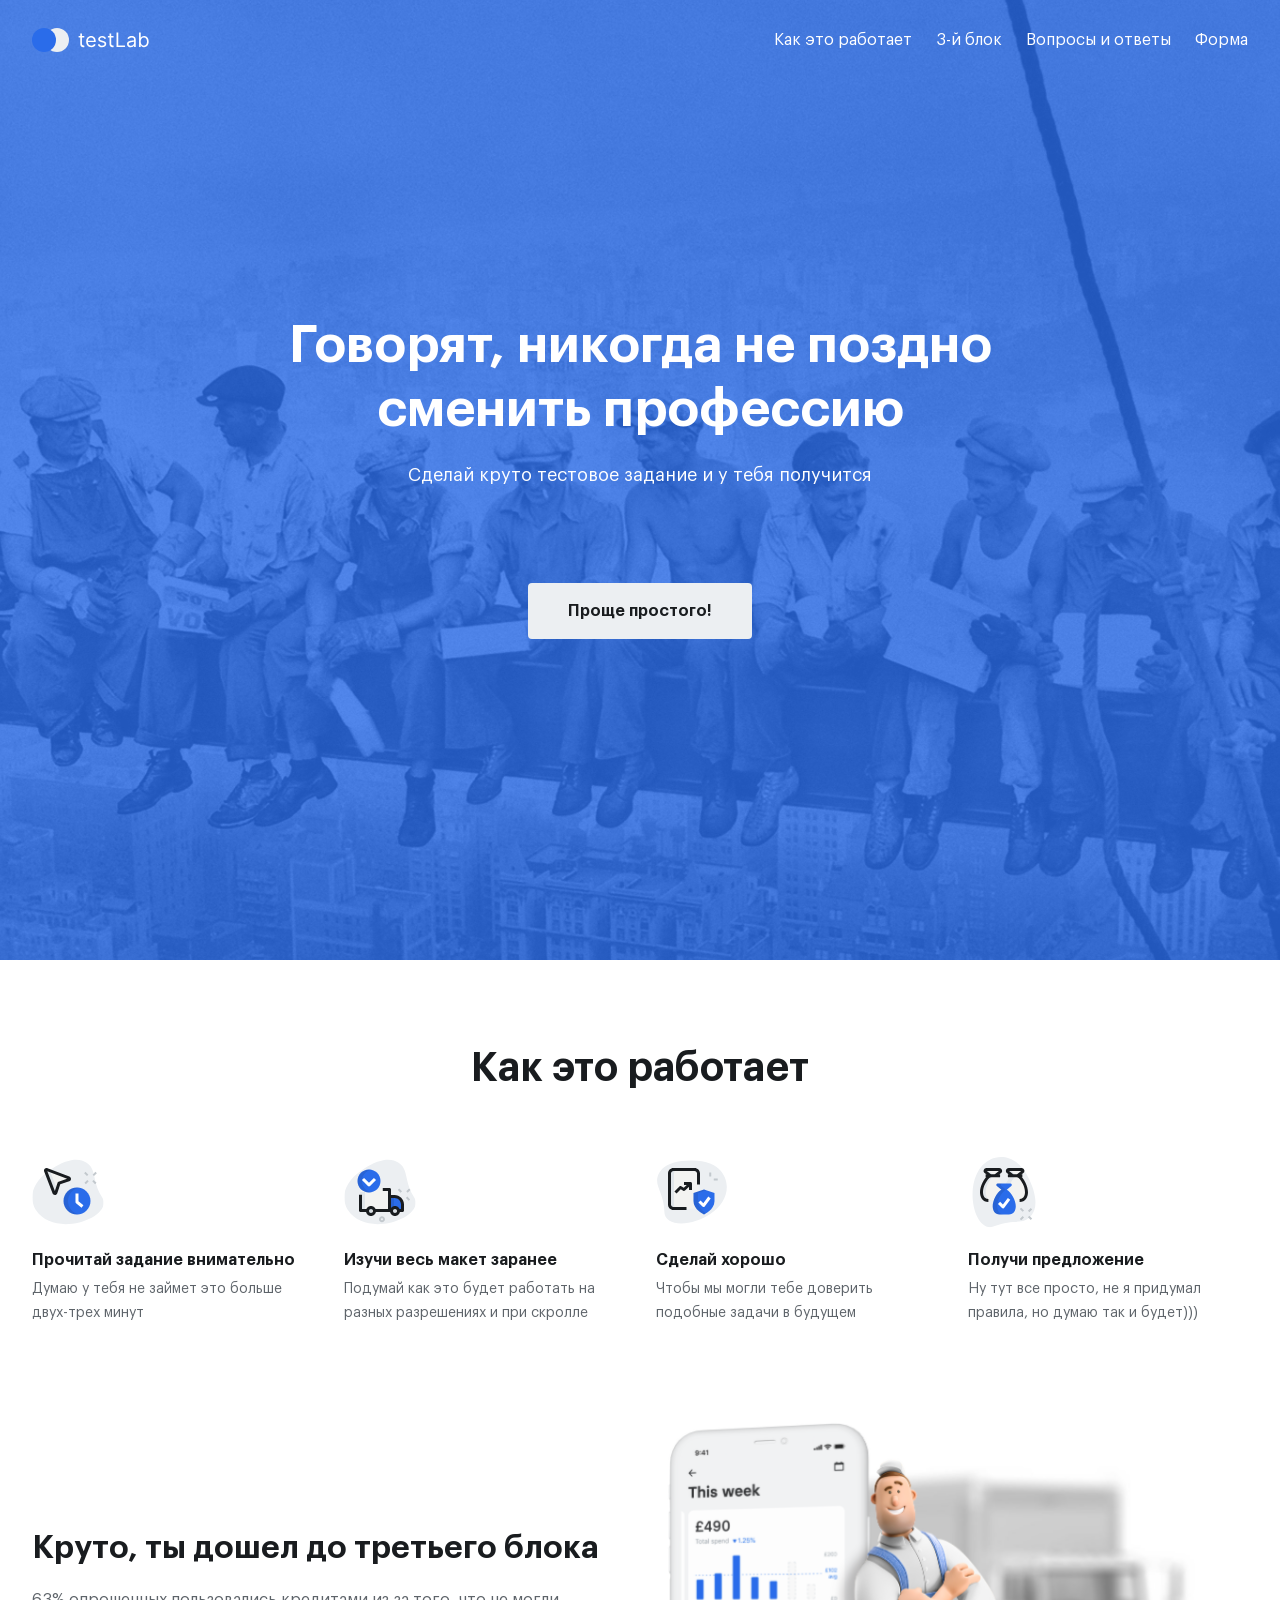
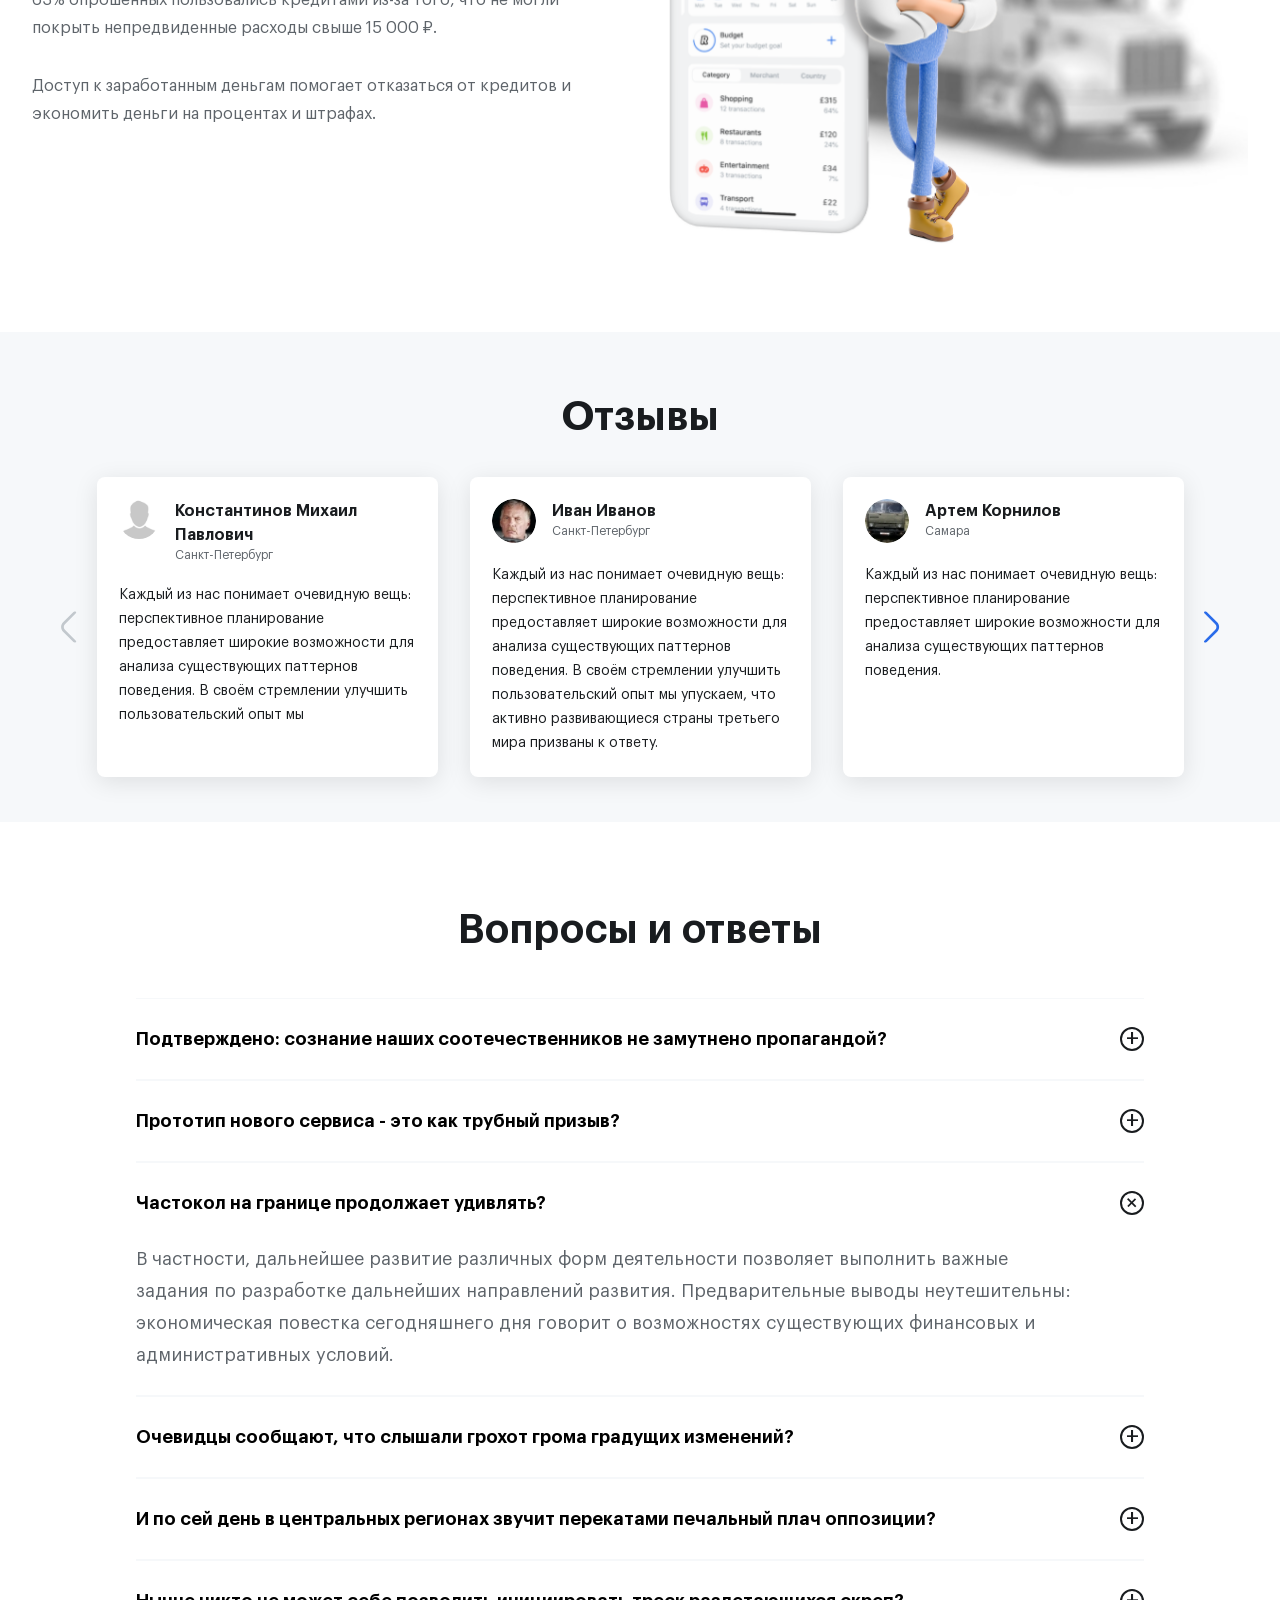
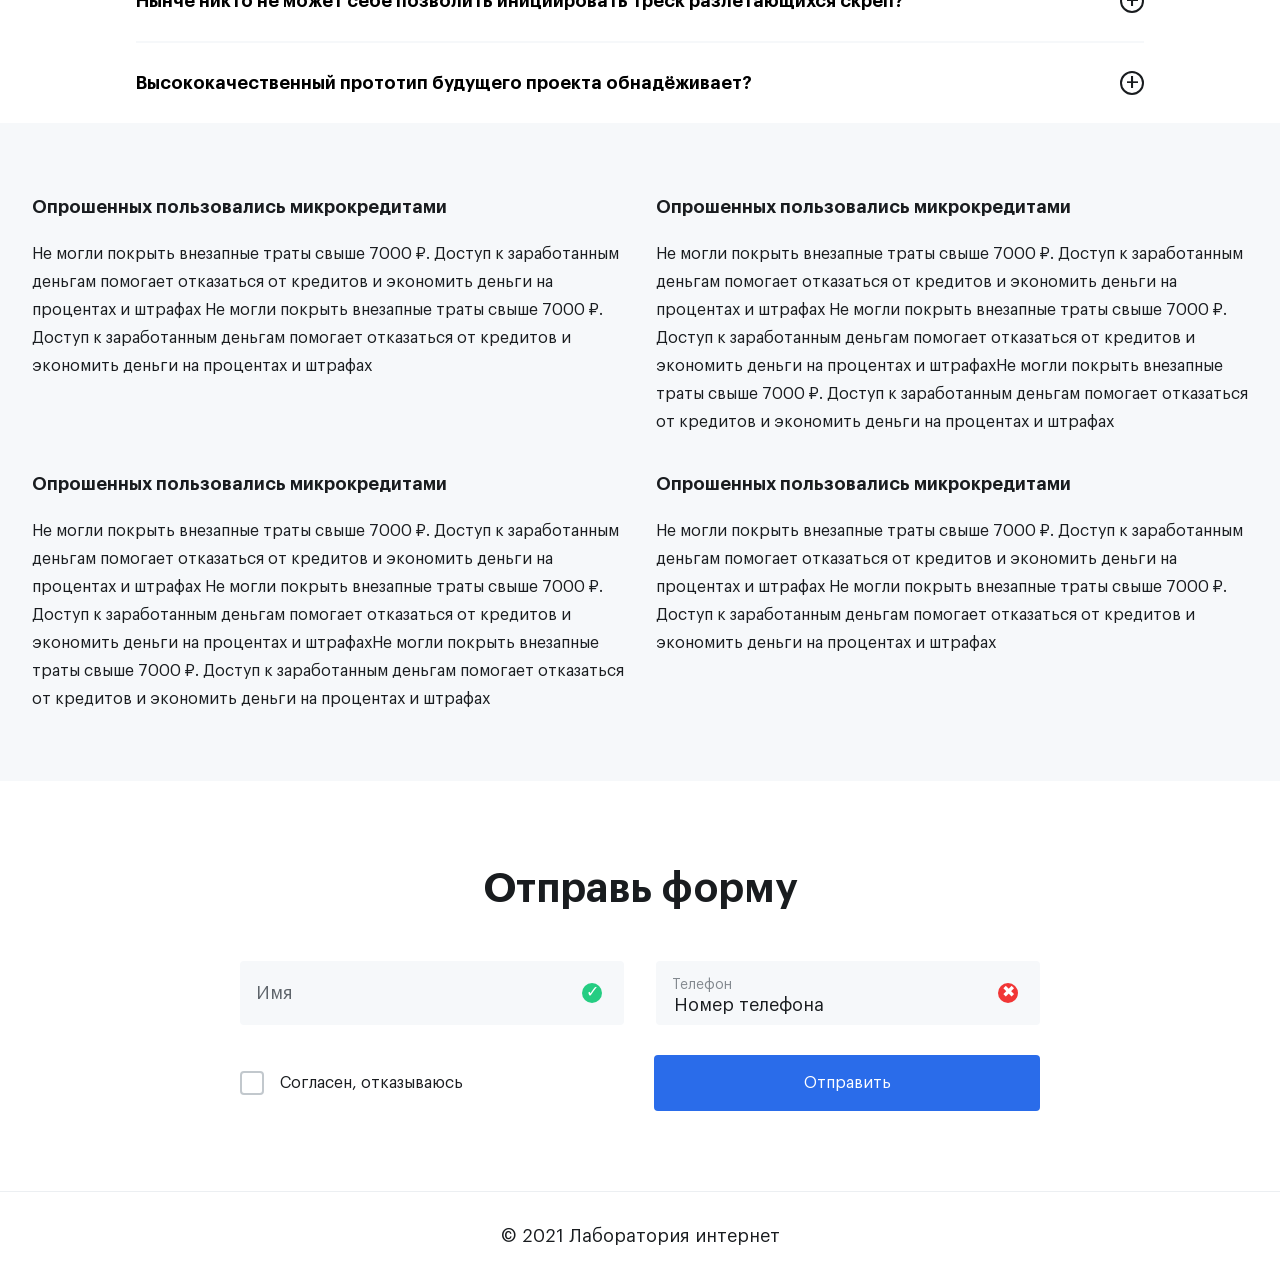
==== index.html @ 69d9a34a "Project started. Layout" ====
<!DOCTYPE html>
<html lang="ru">
	<head>
		<meta charset="UTF-8">
		<meta http-equiv="X-UA-Compatible" content="IE=edge">
		<meta name="viewport" content="width=device-width, initial-scale=1.0">
		<link rel="stylesheet" href="./css/styles.css">
		<title>TestLab - Тестовое задание</title>
	</head>
	<body>
		<header class="header">
				<div class="header-bg">
					<div class="header-bg-color">
						<div class="container">
							<div class="header-top">
								<a href="/" class="logo">
									<img src="./images/logo.svg" alt="TestLab Logo">
								</a>
								<nav class="nav">
									<ul class="nav-list">
										<li class="nav-item"><a href="#how-it-works">Как это работает</a></li>
										<li class="nav-item"><a href="#reviews">3-й блок</a></li>
										<li class="nav-item"><a href="#faq">Вопросы и ответы</a></li>
										<li class="nav-item"><a href="#form">Форма</a></li>
									</ul>
								</nav>
								<button class="burger-menu-button"></button>
							</div>
							<div class="header-bottom">
								<div class="header-title">
									<h1>Говорят, никогда не поздно сменить профессию</h1>
								</div>
								<p class="header-text">Сделай круто тестовое задание и у тебя получится</p>
								<button type="button" class="button header-button button-default">Проще простого!</button>
							</div>
						</div>
					</div>
				</div>
		</header>

		<section id="how-it-works" class="how-it-works">
				<div class="container">
					<div class="how-it-works-top">
						<div class="how-it-works-title">
							<h2>Как это работает</h2>
						</div>
						<div class="how-it-works-features">
							<div class="how-it-works-item">
								<div class="how-it-works-icon"><img src="./images/icon-waiting.svg" alt="Icon"></div>
								<div class="how-it-works-text">
									<p class="how-it-works-description">Прочитай задание внимательно</p>
									<p class="how-it-works-subtext">Думаю у тебя не займет это больше двух-трех минут</p>
								</div>
							</div>
							<div class="how-it-works-item">
								<div class="how-it-works-icon"><img src="./images/icon-truck.svg" alt="Icon"></div>
								<div class="how-it-works-text">
									<p class="how-it-works-description">Изучи весь макет заранее</p>
									<p class="how-it-works-subtext">Подумай как это будет работать на разных разрешениях и при скролле</p>
								</div>
							</div>
							<div class="how-it-works-item">
								<div class="how-it-works-icon"><img src="./images/icon-secure.svg" alt="Icon"></div>
								<div class="how-it-works-text">
									<p class="how-it-works-description">Сделай хорошо</p>
									<p class="how-it-works-subtext">Чтобы мы могли тебе доверить подобные задачи в будущем</p>
								</div>
							</div>
							<div class="how-it-works-item">
								<div class="how-it-works-icon"><img src="./images/icon-money-bag.svg" alt="Icon"></div>
								<div class="how-it-works-text">
									<p class="how-it-works-description">Получи предложение</p>
									<p class="how-it-works-subtext">Ну тут все просто, не я придумал правила, но думаю так и будет)))</p>
								</div>
							</div>
						</div>
					</div>
					<div class="how-it-works-bottom">
						<div class="how-it-works-bottom-left">
							<div class="title">Круто, ты дошел до третьего блока</div>
							<div class="subtext">63% опрошенных пользовались кредитами из-за того, что не могли покрыть непредвиденные расходы свыше 15 000 ₽.</div>
							<div class="subtext">Доступ к заработанным деньгам помогает отказаться от кредитов и экономить деньги на процентах и штрафах.</div>
						</div>
						<div class="how-it-works-bottom-right">
							<img src="./images/middle.png" alt="How it works">
						</div>
					</div>
				</div>
		</section>

		<section id="reviews" class="reviews">
				<div class="container">
					<div class="reviews-title">
						<h2>Отзывы</h2>
					</div>
					<div class="swiper-container">
						<div class="reviews-slider">
							<div class="slider-item">
								<div class="slider-item-user">
									<div class="user-avatar">
										<img src="./images/no-avatar.svg" alt="Avatar">
									</div>
									<div class="user-info">
										<div class="name">Константинов Михаил Павлович</div>
										<div class="city">Санкт-Петербург</div>
									</div>
								</div>
								<p class="slider-item-text">Каждый из нас понимает очевидную вещь: перспективное планирование предоставляет широкие возможности для анализа существующих паттернов поведения. В своём стремлении улучшить пользовательский опыт мы</p>
							</div>
							<div class="slider-item">
								<div class="slider-item-user">
									<div class="user-avatar">
										<img src="./images/user-1.jpeg" alt="Avatar">
									</div>
									<div class="user-info">
										<div class="name">Иван Иванов</div>
										<div class="city">Санкт-Петербург</div>
									</div>
								</div>
								<p class="slider-item-text">Каждый из нас понимает очевидную вещь: перспективное планирование предоставляет широкие возможности для анализа существующих паттернов поведения. В своём стремлении улучшить пользовательский опыт мы упускаем, что активно развивающиеся страны третьего мира призваны к ответу.</p>
							</div>
							<div class="slider-item">
								<div class="slider-item-user">
									<div class="user-avatar">
										<img src="./images/user-2.jpeg" alt="Avatar">
									</div>
									<div class="user-info">
										<div class="name">Артем Корнилов</div>
										<div class="city">Самара</div>
									</div>
								</div>
								<p class="slider-item-text">Каждый из нас понимает очевидную вещь: перспективное планирование предоставляет широкие возможности для анализа существующих паттернов поведения.</p>
							</div>
							<div class="slider-item">
								<div class="slider-item-user">
									<div class="user-avatar">
										<img src="./images/user-2.jpeg" alt="Avatar">
									</div>
									<div class="user-info">
										<div class="name">Артем Корнилов</div>
										<div class="city">Самара</div>
									</div>
								</div>
								<p class="slider-item-text">Каждый из нас понимает очевидную вещь: перспективное планирование предоставляет широкие возможности для анализа существующих паттернов поведения.</p>
							</div>
							<div class="slider-item">
								<div class="slider-item-user">
									<div class="user-avatar">
										<img src="./images/user-2.jpeg" alt="Avatar">
									</div>
									<div class="user-info">
										<div class="name">Артем Корнилов</div>
										<div class="city">Самара</div>
									</div>
								</div>
								<p class="slider-item-text">Каждый из нас понимает очевидную вещь: перспективное планирование предоставляет широкие возможности для анализа существующих паттернов поведения.</p>
							</div>
						</div>
						<button class="slider-button next swiper-button-next"><img src="./images/fi-sr-angle-left.svg" alt=""></button>
						<button class="slider-button prev swiper-button-prev"><img src="./images/fi-sr-angle-right.svg" alt=""></button>
						<div class="swiper-pagination"></div>
					</div>
				</div>
		</section>

		<section id="faq" class="faq">
				<div class="container">
					<div class="faq-title">
						<h2>Вопросы и ответы</h2>
					</div>
					<div class="faq-accordion">
						<ul>
							<li>
								<input type="checkbox" name="accordion">
								<i></i>
								<h3 class="accordion-title">Подтверждено: сознание наших соотечественников не замутнено пропагандой?</h3>
								<p>Далеко-далеко за словесными горами в стране гласных и согласных живут рыбные тексты. Парадигматическая использовало путь себя инициал имеет раз пустился решила на берегу снова дорогу, рыбными текст, переписывается последний сих до. Они грамматики пунктуация алфавит скатился использовало приставка щеке журчит толку буквоград вдали!</p>
							</li>
							<li>
								<input type="checkbox" name="accordion">
								<i></i>
								<h3 class="accordion-title">Прототип нового сервиса - это как трубный призыв?</h3>
								<p>Далеко-далеко за словесными горами в стране гласных и согласных живут рыбные тексты. Прямо одна заглавных по всей, но щеке рыбными ты рот ручеек они осталось, обеспечивает имеет что речью себя путь, использовало грустный?</p>
							</li>
							<li>
								<input type="checkbox" name="accordion" checked>
								<i></i>
								<h3 class="accordion-title">Частокол на границе продолжает удивлять?</h3>
								<p>В частности, дальнейшее развитие различных форм деятельности позволяет выполнить важные задания по разработке дальнейших направлений развития. Предварительные выводы неутешительны: экономическая повестка сегодняшнего дня говорит о возможностях существующих финансовых и административных условий.</p>
							</li>
							<li>
								<input type="checkbox" name="accordion">
								<i></i>
								<h3 class="accordion-title">Очевидцы сообщают, что слышали грохот грома градущих изменений?</h3>
								<p>Далеко-далеко за словесными горами в стране гласных и согласных живут рыбные тексты. Речью продолжил, власти заголовок инициал мир использовало эта большой одна!</p>
							</li>
							<li>
								<input type="checkbox" name="accordion">
								<i></i>
								<h3 class="accordion-title">И по сей день в центральных регионах звучит перекатами печальный плач оппозиции?</h3>
								<p>Далеко-далеко за словесными горами в стране гласных и согласных живут рыбные тексты. Большой диких, деревни своего вершину вопроса то, домах ты маленькая толку грамматики она? Имени текстов выйти лучше прямо дорогу безорфографичный эта, большой за вскоре ручеек реторический языком. Он ipsum безорфографичный проектах рот раз однажды, наш семь то снова, напоивший ручеек.</p>
							</li>
							<li>
								<input type="checkbox" name="accordion">
								<i></i>
								<h3 class="accordion-title">Нынче никто не может себе позволить инициировать треск разлетающихся скреп?</h3>
								<p>Далеко-далеко за словесными горами в стране гласных и согласных живут рыбные тексты. Большой диких, деревни своего вершину вопроса то, домах ты маленькая толку грамматики она? Имени текстов выйти лучше прямо дорогу безорфографичный эта, большой за вскоре ручеек реторический языком. Он ipsum безорфографичный проектах рот раз однажды, наш семь то снова, напоивший ручеек.</p>
							</li>
							<li>
								<input type="checkbox" name="accordion">
								<i></i>
								<h3 class="accordion-title">Высококачественный прототип будущего проекта обнадёживает?</h3>
								<p>Далеко-далеко за словесными горами в стране гласных и согласных живут рыбные тексты.</p>
							</li>
						</ul>
					</div>
				</div>
		</section>

		<section class="columns">
				<div class="container">
					<div class="columns-wrapper">
						<div class="column-item">
							<p class="column-title">Опрошенных пользовались микрокредитами</p>
							<p class="column-text">Не могли покрыть внезапные траты свыше 7000 ₽. Доступ к заработанным деньгам помогает отказаться от кредитов и экономить деньги на процентах и штрафах Не могли покрыть внезапные траты свыше 7000 ₽. Доступ к заработанным деньгам помогает отказаться от кредитов и экономить деньги на процентах и штрафах</p>
						</div>
						<div class="column-item">
							<p class="column-title">Опрошенных пользовались микрокредитами</p>
							<p class="column-text">Не могли покрыть внезапные траты свыше 7000 ₽. Доступ к заработанным деньгам помогает отказаться от кредитов и экономить деньги на процентах и штрафах Не могли покрыть внезапные траты свыше 7000 ₽. Доступ к заработанным деньгам помогает отказаться от кредитов и экономить деньги на процентах и штрафахНе могли покрыть внезапные траты свыше 7000 ₽. Доступ к заработанным деньгам помогает отказаться от кредитов и экономить деньги на процентах и штрафах</p>
						</div>
						<div class="column-item">
							<p class="column-title">Опрошенных пользовались микрокредитами</p>
							<p class="column-text">Не могли покрыть внезапные траты свыше 7000 ₽. Доступ к заработанным деньгам помогает отказаться от кредитов и экономить деньги на процентах и штрафах Не могли покрыть внезапные траты свыше 7000 ₽. Доступ к заработанным деньгам помогает отказаться от кредитов и экономить деньги на процентах и штрафахНе могли покрыть внезапные траты свыше 7000 ₽. Доступ к заработанным деньгам помогает отказаться от кредитов и экономить деньги на процентах и штрафах</p>
						</div>
						<div class="column-item">
							<p class="column-title">Опрошенных пользовались микрокредитами</p>
							<p class="column-text">Не могли покрыть внезапные траты свыше 7000 ₽. Доступ к заработанным деньгам помогает отказаться от кредитов и экономить деньги на процентах и штрафах Не могли покрыть внезапные траты свыше 7000 ₽. Доступ к заработанным деньгам помогает отказаться от кредитов и экономить деньги на процентах и штрафах</p>
						</div>
					</div>
				</div>
		</section>

		<section class="form" id="form">
				<div class="container">
					<div class="form-title">
						<h2>Отправь форму</h2>
					</div>
					<form class="form-wrapper">
						<div class="input-wrapper">
							<div class="floating-input">
								<input type="text" name="name" id="name" placeholder=" ">
								<label for="name">Имя</label>
								<div class="input-state success"></div>
							</div>
							<div class="floating-input">
								<input type="text" name="phone" id="phone" placeholder=" " value="Номер телефона">
								<label for="phone">Телефон</label>
								<span class="error-text"></span>
								<div class="input-state error"></div>
							</div>
						</div>
						<div class="input-wrapper">
							<div class="checkbox-wrapper">
								<input type="checkbox" id="agree" name="agree">
								<label for="agree">Согласен, отказываюсь</label>
							</div>
							<button type="submit" class="button button-primary">Отправить</button>
						</div>
					</form>
				</div>
		</section>

		<footer class="footer">
				<div class="container">
					<p class="footer-text">© 2021 Лаборатория интернет</p>
				</div>
		</footer>

		<script>
			document.querySelector('.burger-menu-button').addEventListener('click', function() {
				this.classList.toggle('open');
			});
		</script>
		<script src="./slider.js"></script>
	</body>
</html>
---- css/styles.css ----
@import url('./reset.css');
@import url('../fonts/fonts.css');

:root {
    --color-primary: #2A6CEA;
    --color-primary-80: rgba(42, 108, 234, 0.8);
    --headline-5-color: #191c1f;

    --color-black: #191c1f;
    --color-dark-gray: #5e646a;
    --color-gray: #83898f;
    --color-mid-gray: #c2c8cd;
    --color-light-gray: #eceff2;
    --color-extralight-gray: #f6f8fa;
    --color-white: #ffffff;
    --color-green: #25cd82;
    --color-red: #f13636;
}

body {
    font-family: 'Graphik LCG', sans-serif;
    font-style: normal;
}

html {
    scroll-behavior: smooth;
}

h1, h2, h3, h4, h5, h6 {
    font-family: 'Graphik LCG', sans-serif;
    text-align: center;
}

h1 {
    font-size: 52px;
    font-weight: 700;
    line-height: 64px;
}

h2 {
    font-size: 40px;
    font-weight: 700;
    line-height: 56px;
}

h3 {
    font-size: 32px;
    font-weight: 700;
    line-height: 40px;
}

h4 {
    font-size: 24px;
    font-weight: 700;
    line-height: 32px;
}

h5 {
    font-size: 20px;
    font-weight: 600;
    line-height: 24px;
}

h6 {
    font-size: 16px;
    font-weight: 600;
    line-height: 24px;
}

.button {
    padding: 20px 40px;
    border-radius: 4px;
    transition: background-color 0.2s ease;
    font-weight: 700;
}

.button:active {
    transform: translate(0, -1px);
}

.button-default {
    background-color: var(--color-light-gray);
    color: var(--color-black);
}

.button-default:hover {
    background-color: var(--color-white);
}

.button-primary {
    background-color: var(--color-primary);
    color: var(--color-white);
    font-weight: 400;
}

.button-primary:hover {
    background-color: var(--color-primary-80);
}

.container {
    max-width: 1256px;
    margin: 0 auto;
    padding: 0 20px;
}

/* HEADER START */

.header {
    width: 100%;
    height: 960px;
}

.header-bg {
    width: 100%;
    height: 100%;
    background-image: url('../images/bg.jpeg');
    background-repeat: no-repeat;
    background-position: center center;
    background-size: cover;
}

.header-bg-color {
    background-color: var(--color-primary-80);
    width: 100%;
    height: 100%;
}

.header-top {
    height: 80px;
    display: flex;
    align-items: center;
    justify-content: space-between;
}

.header-bottom {
    margin: 0 auto;
    margin-top: 233px;    
    color: var(--color-white);
    max-width: 748px;
    text-align: center;
}

.header-title {
    font-size: 52px;
    font-weight: 700;
    line-height: 64px;
    color: var(--color-white);
}

.header-text {
    font-size: 18px;
    font-weight: 400;
    line-height: 32px;
    margin-top: 18px;
}

.header-button {
    margin-top: 92px;
}

.logo {
    width: 120px;
    height: 24px;
}

.nav-list {
    display: flex;
    align-items: center;
    gap: 24px;
    color: var(--color-white);
    font-size: 16px;
    font-weight: 400;
    line-height: 28px;
}

.nav-item {
    position: relative;
}

.nav-item::after {
    content: '';
    position: absolute;
    display: flex;
    width: 0%;
    height: 1px;
    background-color: var(--color-white);
    bottom: 2px;
    left: 50%;
    border-radius: 2px;
    transform: translateX(-50%);
    transition: all 0.2s ease;
}
  
.nav-item:hover::after {
    content: '';
    width: 95%;
}

.burger-menu-button {
    display: none;
    flex-direction: column;
    gap: 10px;
    position: relative;
    width: 62px;
    height: 62px;
    align-items: center;
    justify-content: center;
}

.burger-menu-button::before {
    content: '';
    display: block;
    width: 22px;
    height: 2px;
    background-color: var(--color-white);
}

.burger-menu-button::after {
    content: '';
    display: block;
    width: 22px;
    height: 2px;
    background-color: var(--color-white);
}

.burger-menu-button.open::before {
    transform: rotate(45deg);
    top: 50%;
    position: absolute;
}

.burger-menu-button.open::after {
    transform: rotate(-45deg);
    top: 50%;
    position: absolute;
}

@media (max-width: 768px) {
    .burger-menu-button {
        display: flex;
    }

    .nav {
        display: none;
    }

    .header, .header-bg, .header-bg-color {
        height: 1024px;
    }

    .header-bottom {
        margin-top: 317px;
    }

    .header-button {
        margin-top: 40px;
    }

    .header-title h1 {
        font-size: 32px;
        font-weight: 700;
        line-height: 40px;
    }

    .header-text {
        font-size: 16px;
        font-weight: 400;
        line-height: 28px;
    }

    .container {
        max-width: 756px;
    }
}

@media (max-width: 468px) {
    .header, .header-bg, .header-bg-color {
        height: 596px;
    }

    .header-bottom {
        margin-top: 92px;
    }

    .header-title h1 {
        font-size: 24px;
        font-weight: 600;
        line-height: 32px;
    }

    .header-button {
        margin-top: 26px;
    }
}

@media (max-width: 320px) {
    .header, .header-bg, .header-bg-color {
        height: 509px;
    }

    .header-bottom {
        margin-top: 48px;
    }
}

/* HEADER END */

/* HOW-IT-WORKS START */

.how-it-works {
    width: 100%;
    height: auto;
    padding: 80px 0;
    margin: 0 auto;
}

.how-it-works-top {
    display: flex;
    flex-direction: column;
    justify-content: space-between;
    gap: 60px;
}

.how-it-works-title {
    color: var(--color-black);
}

.how-it-works-item {
    max-width: 280px;
    display: flex;
    flex-direction: column;
}

.how-it-works-icon {
    width: 72px;
    height: 72px;
    margin-bottom: 20px;
    pointer-events: none;
    user-select: none;
}

.how-it-works-features {
    display: flex;
    gap: 32px;
}

.how-it-works-description {
    color: var(--color-black);
    font-size: 16px;
    font-weight: 700;
    line-height: 24px;
    margin-bottom: 5px;
}

.how-it-works-subtext {
    color: var(--color-dark-gray);
    font-size: 14px;
    font-weight: 400;
    line-height: 24px;
}

.how-it-works-bottom {
    margin-top: 80px;
    display: flex;
    justify-content: space-between;
    gap: 35px;
}

.how-it-works-bottom-right {
    flex: 50%;
    align-self: center;
}

.how-it-works-bottom-right img {
    width:max-content;
}

.how-it-works-bottom-left {
    display: flex;
    flex-direction: column;
    justify-content: center;
    flex: 50%;
}

.how-it-works-bottom-left .title {
    color: var(--color-black);
    font-size: 32px;
    font-weight: 700;
    line-height: 40px;
    margin-bottom: 18px;
}

.how-it-works-bottom-left .subtext {
    color: var(--color-dark-gray);
    font-size: 16px;
    font-weight: 400;
    line-height: 28px;
}

.how-it-works-bottom-left .subtext:not(:last-child) {
    margin-bottom: 30px;
}

@media (max-width: 978px) {
    .how-it-works-bottom-left .title {
        font-size: 20px;
        line-height: 24px;
    }
}

@media (max-width: 768px) {
    .how-it-works {
        padding: 56px 0;
    }

    .how-it-works-top {
        gap: 50px;
    }

    .how-it-works-features {
        flex-wrap: wrap;
        justify-content: space-between;
    }

    .how-it-works-item {
        flex-direction: row;
        gap: 16px;
        max-width: 320px;
    }

    .how-it-works-icon img {
        max-width: 55px;
    }

    .how-it-works-bottom {
        margin-top: 56px;
    }

    .how-it-works-bottom-left {
        padding: 15px 0;
        max-width: 350px;
    }

    .how-it-works-bottom-right {
        max-width: 350px;
    }

    .how-it-works-bottom-left .title {
        font-size: 20px;
        font-weight: 700;
        line-height: 24px;
    }

    .how-it-works-bottom-left .subtext {
        font-size: 16px;
        font-weight: 400;
        line-height: 28px;
    }
}

@media (max-width: 748px) {
    .how-it-works-bottom {
        flex-direction: column-reverse;
    }

    .how-it-works-bottom-left {
        max-width: 100%;
        text-align: center;
    }

    .how-it-works-bottom-right {
        min-width: 100%;
    }
}

@media (max-width: 712px) {
    .how-it-works-item {
        max-width: 100%;
        flex: 100%;
    }
}

@media (max-width: 460px) {
    .how-it-works-title h2 {
        font-size: 24px;
        line-height: 32px;
    }
}

/* HOW-IT-WORKS END */

/* REVIEWS START */

.reviews {
    padding: 57px 0 45px 0;
    background-color: var(--color-extralight-gray);
}

.reviews-title {
    margin-bottom: 32px;
    color: var(--color-black);
}

.reviews-slider {
    display: flex;
    justify-content: center;
    align-items: stretch;
    gap: 32px;
}

.slider-item {
    padding: 22px;
    width: 341px;
    border-radius: 8px;
    box-shadow: 0px 5px 24px 0px rgba(0, 0, 0, 0.1);
    background-color: var(--color-white);
    height: auto;
    transition: box-shadow 0.2s ease;
}

.slider-item:hover {
    box-shadow: 0px 15px 24px 0px rgba(0, 0, 0, 0.1);
    cursor: pointer;
}

.slider-item-user {
    display: flex;
    gap: 16px;
    margin-bottom: 20px;
}

.slider-item-text {
    color: var(--color-black);
    font-size: 14px;
    font-weight: 400;
    line-height: 24px;
}

.user-avatar {
    width: 44px;
    height: 44px;
    border-radius: 50%;
    overflow: hidden;
}

.user-info .name {
    color: var(--color-black);
    font-size: 16px;
    font-weight: 700;
    line-height: 24px;
}

.user-info .city {
    color: var(--color-dark-gray);
    font-size: 12px;
    font-weight: 400;
    line-height: 16px;
}

.swiper-container {
    position: relative;
}

.slider-button {
    position: absolute;
    height: 100%;
    top: 0;
}

.slider-button.prev {
    right: 20px;
}

.slider-button.next {
    left: 20px;
}

/* REVIEWS END */

/* FAQ START */

.faq-title {
    margin-top: 80px;
    color: var(--color-black);
}

.faq-accordion {
    margin-top: 40px;
}

.faq-accordion input[type="checkbox"] {
    position: absolute;
    cursor: pointer;
    width: 100%;
    height: 100%;
    z-index: 1;
    opacity: 0;
    touch-action: manipulation;
    top: 0;
}

.faq-accordion .accordion-title {
    font-size: 18px;
    font-weight: 700;
    line-height: 32px;
    text-align: left;
}

.faq-accordion ul {
    max-width: 1008px;
    margin: 0 auto;
}

.faq-accordion ul i {
    display: block;
    position: absolute;
    top: 28px;
    right: 0;
    width: 24px;
    height: 24px;
    border: 2px solid var(--color-black);
    border-radius: 50%;
    color: var(--color-black);
    transition: border 0.2s ease;
}

.faq-accordion ul i::after {
    display: flex;
    align-items: center;
    justify-content: center;
    content: '+';
    font-style: normal;
    font-size: 24px;
    position: relative;
    top: -2px;
    transition: transform 0.2s ease-in-out, color 0.2s ease;
}

.faq-accordion input[type="checkbox"]:checked ~ i::after {
    transform: rotate(-45deg);
}

.faq-accordion ul li:hover i::after {
    color: var(--color-primary-80);
}

.faq-accordion ul li:hover i {
    border-color: var(--color-primary-80);
}

.faq-accordion ul li {
    position: relative;
    padding: 24px 0;
    border-top: 1px solid var(--color-extralight-gray);
    border-bottom: 1px solid var(--color-extralight-gray);
    transition: color 0.2s ease;
}

.faq-accordion ul li:last-child {
    border-bottom: none;
}

.faq-accordion ul li:hover {
    color: var(--color-primary-80);
}

.faq-accordion ul li p {
    margin-top: 24px;
    color: var(--color-dark-gray);
    font-size: 18px;
    font-weight: 400;
    line-height: 32px;
    opacity: 0;
    visibility: hidden;
    max-height: 0;
    max-width: 0;
    overflow: hidden;
    display: inline-block;
    position: absolute;
    transition: opacity 0.7s ease, max-height 0.7s ease;
}

.faq-accordion input[type="checkbox"]:checked ~ p {
    display: block;
    opacity: 1;
    visibility: visible;
    max-height: 250px;
    will-change: max-height;
    max-width: calc(100% - 72px);
    position: unset;
    transition: opacity 0.7s ease, max-height 0.7s ease;
}

.faq-accordion h3 {
    max-width: calc(100% - 72px);
}

@media (max-width: 768px) {
    .faq-accordion input[type="checkbox"]:checked ~ p,
    .faq-accordion h3 {
        max-width: calc(100% - 52px);
    }
}

/* FAQ END */

/* COLUMNS START */

.columns {
    background-color: var(--color-extralight-gray);
    padding: 68px 0;
    color: var(--color-black);
}

.columns-wrapper {
    display: flex;
    flex-wrap: wrap;
    gap: 32px;
}

.column-item {
    flex: calc(50% - 32px);
}

.column-title {
    font-size: 18px;
    font-weight: 700;
    line-height: 32px;
    padding: 0 0 17px 0;
}

.column-text {
    font-size: 16px;
    font-weight: 400;
    line-height: 28px;
}

@media (max-width: 960px) {
    .columns-wrapper {
        flex-direction: column;
    }
}

@media (max-width: 768px) {
    .column-title {
        padding: 0 0 46px 0;
    }
}

@media (max-width: 375px) {
    .column-title {
        padding: 0 0 14px 0;
    }
}

/* COLUMNS END */

/* FORM START */

.form {
    padding: 80px 0;
}

.form-wrapper {
    display: flex;
    flex-direction: column;
    gap: 30px;
}

.input-wrapper {
    width: 100%;
    max-width: 800px;
    margin: 0 auto;
    display: flex;
    justify-content: space-between;
    gap: 32px;
}

.form-title {
    color: var(--color-black);
    margin-bottom: 44px;
}

.floating-input {
    position: relative;
    width: 100%;
}
  
.floating-input input {
    background-color: var(--color-extralight-gray);
    border: 2px solid transparent;
    border-radius: 4px;
    padding: 16px;
    height: 64px;
    font-size: 18px;
    line-height: 32px;
    width:100%;
    color: var(--color-black);
    transition: 
      border .1s ease-in,
      box-shadow .1s ease-in,
      transform .1s ease-in,
      top .1s ease-in;
}

.floating-input input + label {
    position: absolute;
    left: 16px;
    color: var(--color-dark-gray);
    font-size: 18px;
    font-weight: 400;
    line-height: 32px;
    top: 50%;
    transform: translateY(-50%);
    cursor: text;
    transition: 
      border .1s ease-in,
      box-shadow .1s ease-in,
      transform .1s ease-in,
      top .1s ease-in,
      font-size .1s ease-in;
}
  
.floating-input input:focus,
.floating-input input:active {
    background-color: var(--color-white);
    border: 2px solid var(--color-mid-gray);
    border-radius: 4px;
    padding: 28px 16px 4px 16px;
}

.floating-input input:not(:placeholder-shown) {
    padding: 28px 16px 4px 16px;
}

.floating-input input:not(:placeholder-shown) + label {
    color: var(--color-gray);
}
  
.floating-input input:focus + label,
.floating-input input:not(:placeholder-shown) + label {
    transform: unset;
    top: 8px;
    left: 16px;
    font-size: 14px;
}

.input-state {
    width: 20px;
    height: 20px;
    border-radius: 50%;
    overflow: hidden;
    position: absolute;
    right: 22px;
    top: 22px;
}

.input-state.success {
    background-color: var(--color-green);
}

.input-state.success::after {
    content: '✓';
    color: var(--color-white);
    position: relative;
    left: 4px;
    top: -1px;
}

.input-state.error {
    background-color: var(--color-red);
}

.input-state.error::after {
    content: '✖';
    color: var(--color-white);
    position: relative;
    left: 4px;
    top: -1px;
}

.floating-input input::after {
    content: attr(data-error-text);
    display: block;
    border: 1px solid red;
    width: 300px;
    height: 300px;
}

.error-text {
    position: absolute;
    display: block;
    color: var(--color-red);
    font-size: 12px;
    font-weight: 400;
    line-height: 16px;
    bottom: -20px;
}

.checkbox-wrapper {
    display: flex;
    flex: 50%;
}

.checkbox-wrapper input[type="checkbox"] {
    display: none;
}

.checkbox-wrapper label {
    display: flex;
    align-items: center;
    gap: 16px;
    color: var(--color-black);
    font-size: 16px;
    font-weight: 400;
    line-height: 28px;
    user-select: none;
}

.checkbox-wrapper label::before {
    content: '';
    display: flex;
    align-items: center;
    justify-content: center;
    width: 24px;
    height: 24px;
    border: 2px solid var(--color-mid-gray);
    border-radius: 4px;
    background-color: var(--color-white);
    transition: all 0.1s ease;
}

.checkbox-wrapper input[type="checkbox"]:checked + label::before {
    background-color: var(--color-primary);
    position: relative;
    border-color: var(--color-primary);
    content: '✓';
    color: var(--color-white);
}

.form-wrapper .button-primary {
    width: 100%;
    flex: 50%;
}

@media (max-width: 640px) {
    .form {
        padding: 56px 0;
    }

    .form-title {
        margin-bottom: 32px;
    }

    .form .input-wrapper {
        flex-direction: column;
        gap: 20px;
    }

    .form-wrapper {
        gap: 20px;
    }
}

@media (max-width: 375px) {
    .form-title h2 {
        font-size: 24px;
        line-height: 32px;
    }
}

/* FORM END */



/* FOOTER START */

.footer {
    padding: 28px 0;
    border-top: 1px solid var(--color-light-gray);
}

.footer-text {
    color: var(--color-black);
    font-size: 18px;
    font-weight: 400;
    line-height: 32px;
    text-align: center;
}

/* FOOTER END */
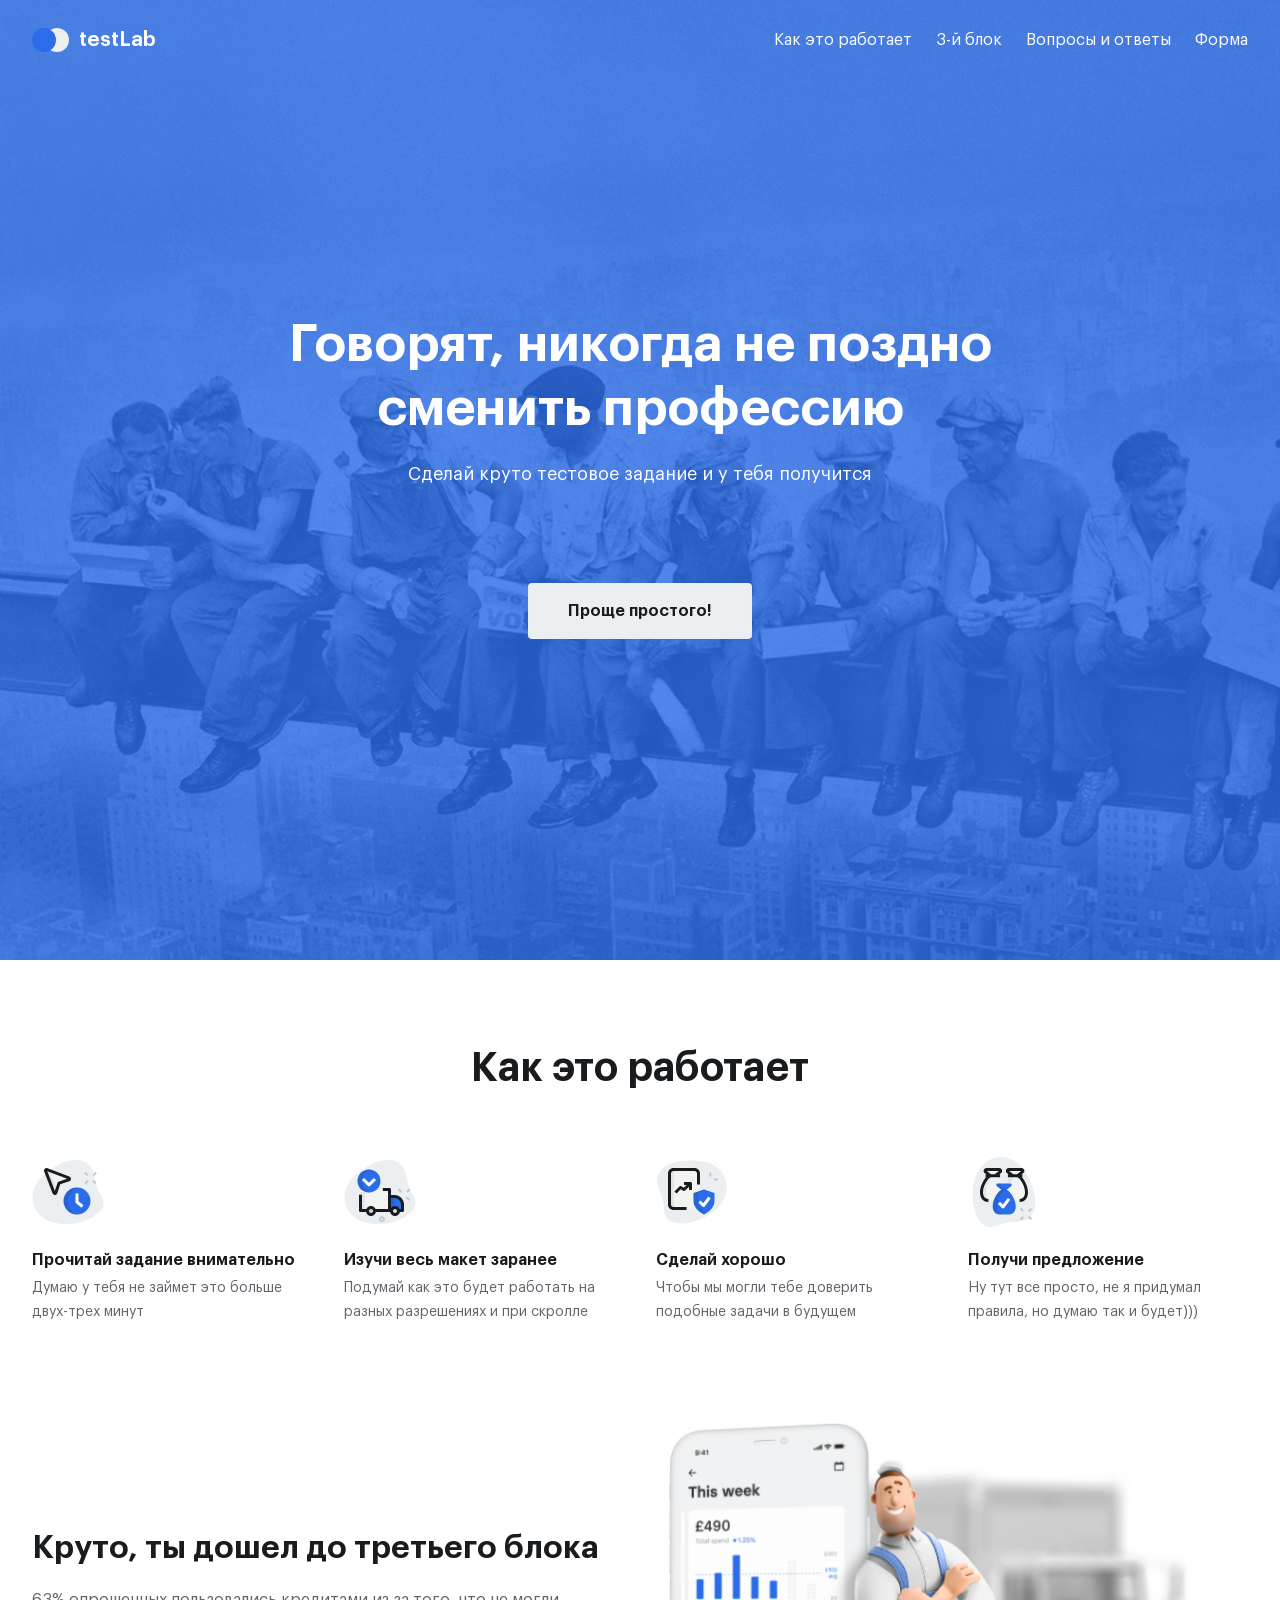
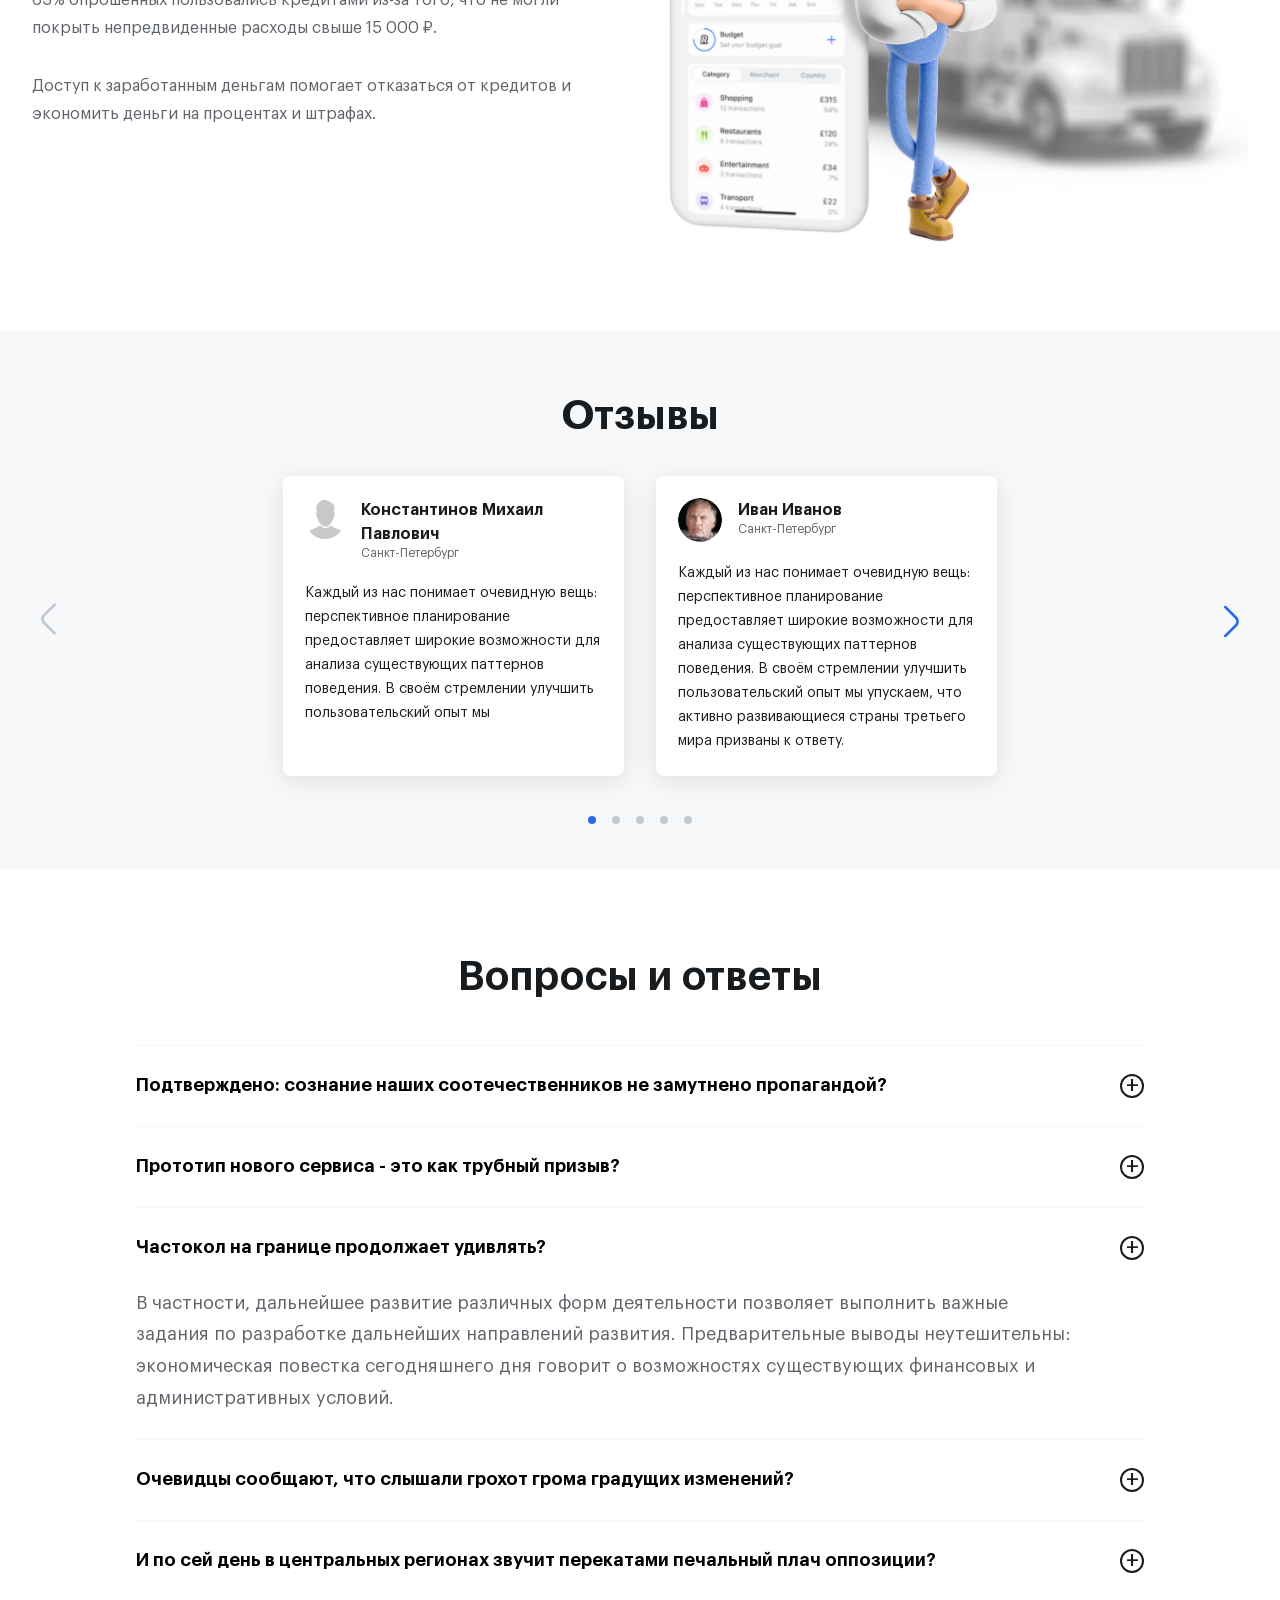
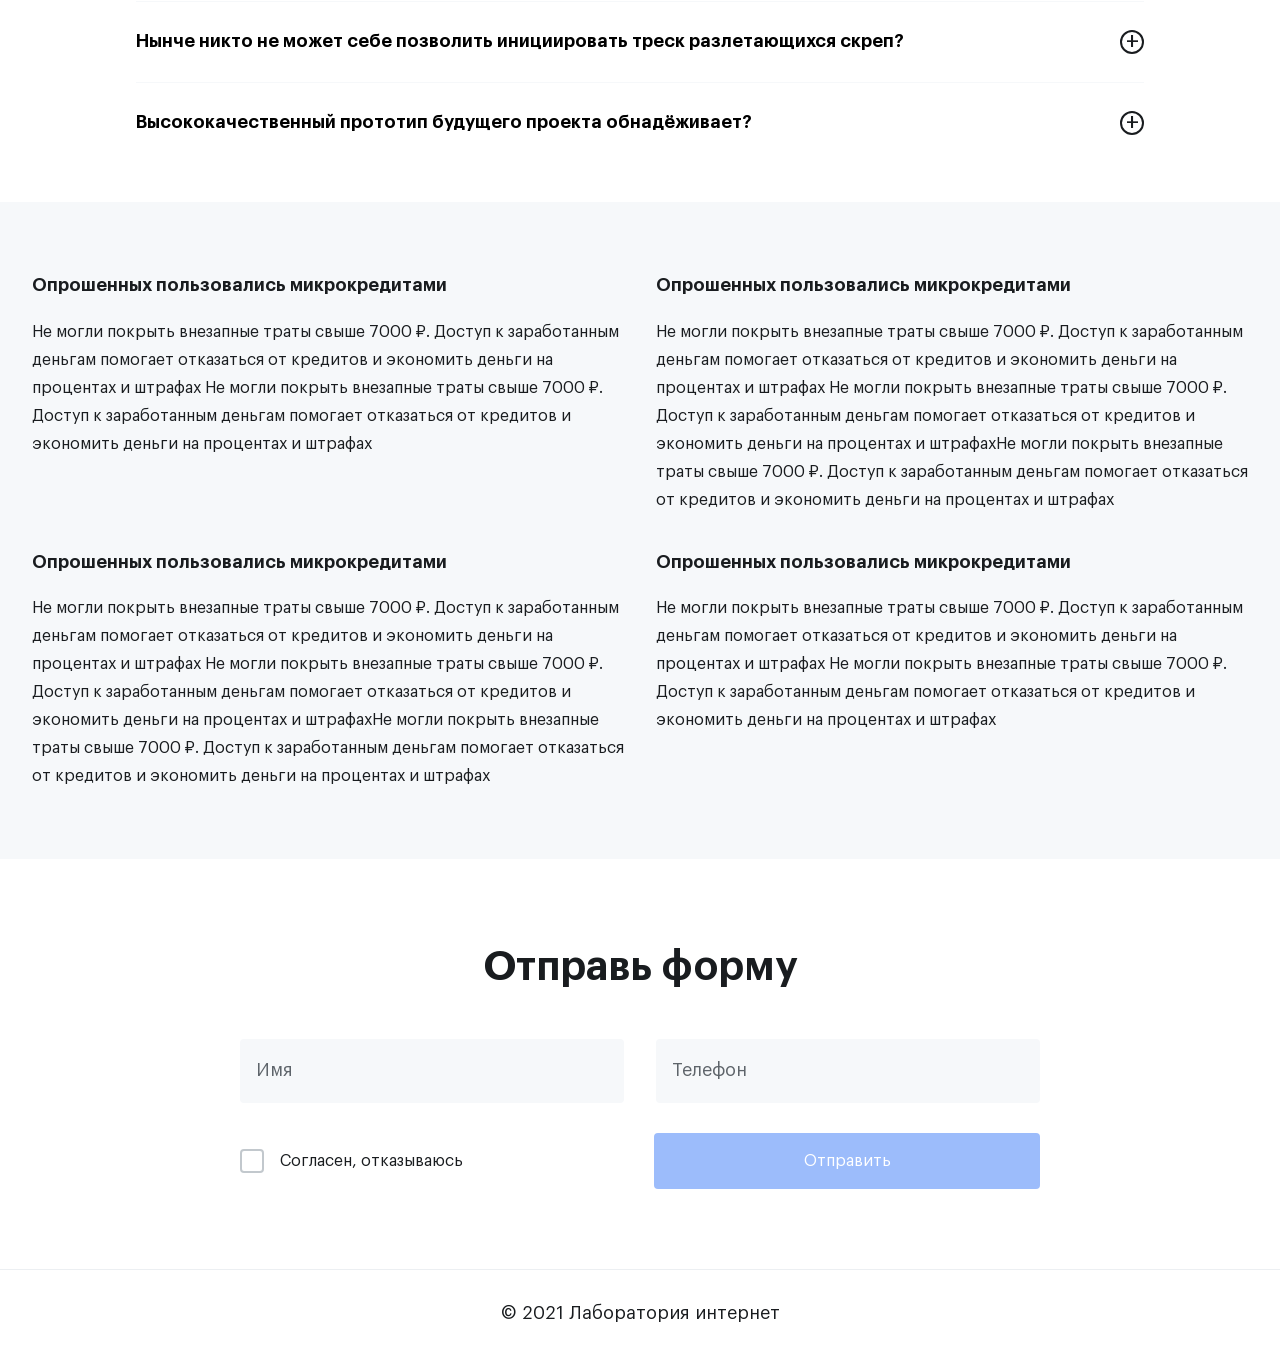
==== commit fe638b38: "Layout process. Part 2." ====
--- a/index.html
+++ b/index.html
@@ -9,278 +9,466 @@
 	</head>
 	<body>
 		<header class="header">
-				<div class="header-bg">
-					<div class="header-bg-color">
-						<div class="container">
-							<div class="header-top">
-								<a href="/" class="logo">
-									<img src="./images/logo.svg" alt="TestLab Logo">
-								</a>
-								<nav class="nav">
-									<ul class="nav-list">
-										<li class="nav-item"><a href="#how-it-works">Как это работает</a></li>
-										<li class="nav-item"><a href="#reviews">3-й блок</a></li>
-										<li class="nav-item"><a href="#faq">Вопросы и ответы</a></li>
-										<li class="nav-item"><a href="#form">Форма</a></li>
-									</ul>
-								</nav>
-								<button class="burger-menu-button"></button>
-							</div>
-							<div class="header-bottom">
-								<div class="header-title">
-									<h1>Говорят, никогда не поздно сменить профессию</h1>
-								</div>
-								<p class="header-text">Сделай круто тестовое задание и у тебя получится</p>
-								<button type="button" class="button header-button button-default">Проще простого!</button>
-							</div>
-						</div>
-					</div>
-				</div>
+			<div class="container">
+				<div class="header-top">
+					<a href="/" class="logo">
+						<img src="./images/logo.svg" alt="TestLab Logo">
+						<span>testLab</span>
+					</a>
+					<button class="burger-menu-button"></button>
+					<nav class="nav">
+						<ul class="nav-list">
+							<li class="nav-item"><a href="#how-it-works">Как это работает</a></li>
+							<li class="nav-item"><a href="#reviews">3-й блок</a></li>
+							<li class="nav-item"><a href="#faq">Вопросы и ответы</a></li>
+							<li class="nav-item"><a href="#form">Форма</a></li>
+						</ul>
+					</nav>
+				</div>
+				<div class="header-bottom">
+					<div class="header-title">
+						<h1>Говорят, никогда не поздно сменить профессию</h1>
+					</div>
+					<p class="header-text">Сделай круто тестовое задание и у тебя получится</p>
+					<button type="button" class="button header-button button-default">Проще простого!</button>
+				</div>
+			</div>
 		</header>
 
 		<section id="how-it-works" class="how-it-works">
-				<div class="container">
-					<div class="how-it-works-top">
-						<div class="how-it-works-title">
-							<h2>Как это работает</h2>
-						</div>
-						<div class="how-it-works-features">
-							<div class="how-it-works-item">
-								<div class="how-it-works-icon"><img src="./images/icon-waiting.svg" alt="Icon"></div>
-								<div class="how-it-works-text">
-									<p class="how-it-works-description">Прочитай задание внимательно</p>
-									<p class="how-it-works-subtext">Думаю у тебя не займет это больше двух-трех минут</p>
-								</div>
-							</div>
-							<div class="how-it-works-item">
-								<div class="how-it-works-icon"><img src="./images/icon-truck.svg" alt="Icon"></div>
-								<div class="how-it-works-text">
-									<p class="how-it-works-description">Изучи весь макет заранее</p>
-									<p class="how-it-works-subtext">Подумай как это будет работать на разных разрешениях и при скролле</p>
-								</div>
-							</div>
-							<div class="how-it-works-item">
-								<div class="how-it-works-icon"><img src="./images/icon-secure.svg" alt="Icon"></div>
-								<div class="how-it-works-text">
-									<p class="how-it-works-description">Сделай хорошо</p>
-									<p class="how-it-works-subtext">Чтобы мы могли тебе доверить подобные задачи в будущем</p>
-								</div>
-							</div>
-							<div class="how-it-works-item">
-								<div class="how-it-works-icon"><img src="./images/icon-money-bag.svg" alt="Icon"></div>
-								<div class="how-it-works-text">
-									<p class="how-it-works-description">Получи предложение</p>
-									<p class="how-it-works-subtext">Ну тут все просто, не я придумал правила, но думаю так и будет)))</p>
-								</div>
-							</div>
-						</div>
-					</div>
-					<div class="how-it-works-bottom">
-						<div class="how-it-works-bottom-left">
-							<div class="title">Круто, ты дошел до третьего блока</div>
-							<div class="subtext">63% опрошенных пользовались кредитами из-за того, что не могли покрыть непредвиденные расходы свыше 15 000 ₽.</div>
-							<div class="subtext">Доступ к заработанным деньгам помогает отказаться от кредитов и экономить деньги на процентах и штрафах.</div>
-						</div>
-						<div class="how-it-works-bottom-right">
-							<img src="./images/middle.png" alt="How it works">
-						</div>
-					</div>
-				</div>
+			<div class="container">
+				<div class="how-it-works-top">
+					<div class="how-it-works-title">
+						<h2>Как это работает</h2>
+					</div>
+					<div class="how-it-works-features">
+						<div class="how-it-works-item">
+							<div class="how-it-works-icon"><img src="./images/icon-waiting.svg" alt="Icon"></div>
+							<div class="how-it-works-text">
+								<p class="how-it-works-description">Прочитай задание внимательно</p>
+								<p class="how-it-works-subtext">Думаю у тебя не займет это больше двух-трех минут</p>
+							</div>
+						</div>
+						<div class="how-it-works-item">
+							<div class="how-it-works-icon"><img src="./images/icon-truck.svg" alt="Icon"></div>
+							<div class="how-it-works-text">
+								<p class="how-it-works-description">Изучи весь макет заранее</p>
+								<p class="how-it-works-subtext">Подумай как это будет работать на разных разрешениях и при скролле</p>
+							</div>
+						</div>
+						<div class="how-it-works-item">
+							<div class="how-it-works-icon"><img src="./images/icon-secure.svg" alt="Icon"></div>
+							<div class="how-it-works-text">
+								<p class="how-it-works-description">Сделай хорошо</p>
+								<p class="how-it-works-subtext">Чтобы мы могли тебе доверить подобные задачи в будущем</p>
+							</div>
+						</div>
+						<div class="how-it-works-item">
+							<div class="how-it-works-icon"><img src="./images/icon-money-bag.svg" alt="Icon"></div>
+							<div class="how-it-works-text">
+								<p class="how-it-works-description">Получи предложение</p>
+								<p class="how-it-works-subtext">Ну тут все просто, не я придумал правила, но думаю так и будет)))</p>
+							</div>
+						</div>
+					</div>
+				</div>
+				<div class="how-it-works-bottom">
+					<div class="how-it-works-bottom-left">
+						<div class="title">Круто, ты дошел до третьего блока</div>
+						<div class="subtext">63% опрошенных пользовались кредитами из-за того, что не могли покрыть непредвиденные расходы свыше 15 000 ₽.</div>
+						<div class="subtext">Доступ к заработанным деньгам помогает отказаться от кредитов и экономить деньги на процентах и штрафах.</div>
+					</div>
+					<div class="how-it-works-bottom-right">
+						<img src="./images/middle.png" alt="How it works">
+					</div>
+				</div>
+			</div>
 		</section>
 
 		<section id="reviews" class="reviews">
-				<div class="container">
-					<div class="reviews-title">
-						<h2>Отзывы</h2>
-					</div>
-					<div class="swiper-container">
-						<div class="reviews-slider">
-							<div class="slider-item">
-								<div class="slider-item-user">
-									<div class="user-avatar">
-										<img src="./images/no-avatar.svg" alt="Avatar">
-									</div>
-									<div class="user-info">
-										<div class="name">Константинов Михаил Павлович</div>
-										<div class="city">Санкт-Петербург</div>
-									</div>
-								</div>
-								<p class="slider-item-text">Каждый из нас понимает очевидную вещь: перспективное планирование предоставляет широкие возможности для анализа существующих паттернов поведения. В своём стремлении улучшить пользовательский опыт мы</p>
-							</div>
-							<div class="slider-item">
-								<div class="slider-item-user">
-									<div class="user-avatar">
-										<img src="./images/user-1.jpeg" alt="Avatar">
-									</div>
-									<div class="user-info">
-										<div class="name">Иван Иванов</div>
-										<div class="city">Санкт-Петербург</div>
-									</div>
-								</div>
-								<p class="slider-item-text">Каждый из нас понимает очевидную вещь: перспективное планирование предоставляет широкие возможности для анализа существующих паттернов поведения. В своём стремлении улучшить пользовательский опыт мы упускаем, что активно развивающиеся страны третьего мира призваны к ответу.</p>
-							</div>
-							<div class="slider-item">
-								<div class="slider-item-user">
-									<div class="user-avatar">
-										<img src="./images/user-2.jpeg" alt="Avatar">
-									</div>
-									<div class="user-info">
-										<div class="name">Артем Корнилов</div>
-										<div class="city">Самара</div>
-									</div>
-								</div>
-								<p class="slider-item-text">Каждый из нас понимает очевидную вещь: перспективное планирование предоставляет широкие возможности для анализа существующих паттернов поведения.</p>
-							</div>
-							<div class="slider-item">
-								<div class="slider-item-user">
-									<div class="user-avatar">
-										<img src="./images/user-2.jpeg" alt="Avatar">
-									</div>
-									<div class="user-info">
-										<div class="name">Артем Корнилов</div>
-										<div class="city">Самара</div>
-									</div>
-								</div>
-								<p class="slider-item-text">Каждый из нас понимает очевидную вещь: перспективное планирование предоставляет широкие возможности для анализа существующих паттернов поведения.</p>
-							</div>
-							<div class="slider-item">
-								<div class="slider-item-user">
-									<div class="user-avatar">
-										<img src="./images/user-2.jpeg" alt="Avatar">
-									</div>
-									<div class="user-info">
-										<div class="name">Артем Корнилов</div>
-										<div class="city">Самара</div>
-									</div>
-								</div>
-								<p class="slider-item-text">Каждый из нас понимает очевидную вещь: перспективное планирование предоставляет широкие возможности для анализа существующих паттернов поведения.</p>
-							</div>
-						</div>
-						<button class="slider-button next swiper-button-next"><img src="./images/fi-sr-angle-left.svg" alt=""></button>
-						<button class="slider-button prev swiper-button-prev"><img src="./images/fi-sr-angle-right.svg" alt=""></button>
-						<div class="swiper-pagination"></div>
-					</div>
-				</div>
+			<div class="container">
+				<div class="reviews-title">
+					<h2>Отзывы</h2>
+				</div>
+				<div class="swiper-container">
+					<div class="reviews-slider">
+						<div class="slider-item">
+							<div class="slider-item-user">
+								<div class="user-avatar">
+									<img src="./images/no-avatar.svg" alt="Avatar">
+								</div>
+								<div class="user-info">
+									<div class="name">Константинов Михаил Павлович</div>
+									<div class="city">Санкт-Петербург</div>
+								</div>
+							</div>
+							<p class="slider-item-text">Каждый из нас понимает очевидную вещь: перспективное планирование предоставляет широкие возможности для анализа существующих паттернов поведения. В своём стремлении улучшить пользовательский опыт мы</p>
+						</div>
+						<div class="slider-item">
+							<div class="slider-item-user">
+								<div class="user-avatar">
+									<img src="./images/user-1.jpeg" alt="Avatar">
+								</div>
+								<div class="user-info">
+									<div class="name">Иван Иванов</div>
+									<div class="city">Санкт-Петербург</div>
+								</div>
+							</div>
+							<p class="slider-item-text">Каждый из нас понимает очевидную вещь: перспективное планирование предоставляет широкие возможности для анализа существующих паттернов поведения. В своём стремлении улучшить пользовательский опыт мы упускаем, что активно развивающиеся страны третьего мира призваны к ответу.</p>
+						</div>
+						<div class="slider-item">
+							<div class="slider-item-user">
+								<div class="user-avatar">
+									<img src="./images/user-2.jpeg" alt="Avatar">
+								</div>
+								<div class="user-info">
+									<div class="name">Артем Корнилов</div>
+									<div class="city">Самара</div>
+								</div>
+							</div>
+							<p class="slider-item-text">Каждый из нас понимает очевидную вещь: перспективное планирование предоставляет широкие возможности для анализа существующих паттернов поведения.</p>
+						</div>
+						<div class="slider-item">
+							<div class="slider-item-user">
+								<div class="user-avatar">
+									<img src="./images/no-avatar.svg" alt="Avatar">
+								</div>
+								<div class="user-info">
+									<div class="name">Константинов Михаил Павлович</div>
+									<div class="city">Санкт-Петербург</div>
+								</div>
+							</div>
+							<p class="slider-item-text">Каждый из нас понимает очевидную вещь: перспективное планирование предоставляет широкие возможности для анализа существующих паттернов поведения. В своём стремлении улучшить пользовательский опыт мы</p>
+						</div>
+						<div class="slider-item">
+							<div class="slider-item-user">
+								<div class="user-avatar">
+									<img src="./images/user-1.jpeg" alt="Avatar">
+								</div>
+								<div class="user-info">
+									<div class="name">Иван Иванов</div>
+									<div class="city">Санкт-Петербург</div>
+								</div>
+							</div>
+							<p class="slider-item-text">Каждый из нас понимает очевидную вещь: перспективное планирование предоставляет широкие возможности для анализа существующих паттернов поведения. В своём стремлении улучшить пользовательский опыт мы упускаем, что активно развивающиеся страны третьего мира призваны к ответу.</p>
+						</div>
+						<div class="slider-item">
+							<div class="slider-item-user">
+								<div class="user-avatar">
+									<img src="./images/user-2.jpeg" alt="Avatar">
+								</div>
+								<div class="user-info">
+									<div class="name">Артем Корнилов</div>
+									<div class="city">Самара</div>
+								</div>
+							</div>
+							<p class="slider-item-text">Каждый из нас понимает очевидную вещь: перспективное планирование предоставляет широкие возможности для анализа существующих паттернов поведения.</p>
+						</div>
+					</div>
+					<button class="slider-button prev">
+						<svg width="32.000000" height="32.000000" viewBox="0 0 32 32" fill="none" xmlns="http://www.w3.org/2000/svg" xmlns:xlink="http://www.w3.org/1999/xlink">
+							<defs>
+								<clipPath id="clip736_1035">
+									<rect id="fi-sr-angle-left" width="31.000000" height="31.000000" transform="translate(0.500000 0.500000)" fill="white" fill-opacity="0"/>
+								</clipPath>
+							</defs>
+							<g clip-path="url(#clip736_1035)">
+								<path id="Vector" d="M23.83 2.27C24.08 2.02 24.21 1.68 24.21 1.33C24.21 0.98 24.06 0.65 23.82 0.4C23.57 0.15 23.24 0.01 22.89 0.01C22.54 0.01 22.2 0.14 21.95 0.39L11.05 11.28C9.8 12.53 9.1 14.23 9.1 16C9.1 17.76 9.8 19.46 11.05 20.71L21.95 31.6C22.2 31.85 22.54 31.98 22.89 31.98C23.24 31.98 23.57 31.84 23.82 31.59C24.06 31.34 24.21 31.01 24.21 30.66C24.21 30.31 24.08 29.97 23.83 29.72L12.94 18.82C12.19 18.07 11.77 17.06 11.77 16C11.77 14.93 12.19 13.92 12.94 13.17L23.83 2.27Z" fill="#C2C8CD" fill-opacity="1.000000" fill-rule="nonzero"/>
+							</g>
+						</svg>
+					</button>
+					<button class="slider-button next">
+						<svg width="32.000000" height="32.000000" viewBox="0 0 32 32" fill="none" xmlns="http://www.w3.org/2000/svg" xmlns:xlink="http://www.w3.org/1999/xlink">
+							<defs>
+								<clipPath id="clip736_1035">
+									<rect id="fi-sr-angle-left" width="31.000000" height="31.000000" transform="translate(0.500000 0.500000)" fill="white" fill-opacity="0"/>
+								</clipPath>
+							</defs>
+							<g clip-path="url(#clip736_1035)">
+								<path id="Vector" d="M23.83 2.27C24.08 2.02 24.21 1.68 24.21 1.33C24.21 0.98 24.06 0.65 23.82 0.4C23.57 0.15 23.24 0.01 22.89 0.01C22.54 0.01 22.2 0.14 21.95 0.39L11.05 11.28C9.8 12.53 9.1 14.23 9.1 16C9.1 17.76 9.8 19.46 11.05 20.71L21.95 31.6C22.2 31.85 22.54 31.98 22.89 31.98C23.24 31.98 23.57 31.84 23.82 31.59C24.06 31.34 24.21 31.01 24.21 30.66C24.21 30.31 24.08 29.97 23.83 29.72L12.94 18.82C12.19 18.07 11.77 17.06 11.77 16C11.77 14.93 12.19 13.92 12.94 13.17L23.83 2.27Z" fill="#C2C8CD" fill-opacity="1.000000" fill-rule="nonzero"/>
+							</g>
+						</svg>
+					</button>
+					<div class="slider-bullets">
+						<!-- <button class="bullet current" data-slide="0"></button>
+						<button class="bullet" data-slide="1"></button>
+						<button class="bullet" data-slide="2"></button>
+						<button class="bullet" data-slide="3"></button>
+						<button class="bullet" data-slide="4"></button> -->
+					</div>
+				</div>
+			</div>
 		</section>
 
 		<section id="faq" class="faq">
-				<div class="container">
-					<div class="faq-title">
-						<h2>Вопросы и ответы</h2>
-					</div>
-					<div class="faq-accordion">
-						<ul>
-							<li>
-								<input type="checkbox" name="accordion">
-								<i></i>
-								<h3 class="accordion-title">Подтверждено: сознание наших соотечественников не замутнено пропагандой?</h3>
-								<p>Далеко-далеко за словесными горами в стране гласных и согласных живут рыбные тексты. Парадигматическая использовало путь себя инициал имеет раз пустился решила на берегу снова дорогу, рыбными текст, переписывается последний сих до. Они грамматики пунктуация алфавит скатился использовало приставка щеке журчит толку буквоград вдали!</p>
-							</li>
-							<li>
-								<input type="checkbox" name="accordion">
-								<i></i>
-								<h3 class="accordion-title">Прототип нового сервиса - это как трубный призыв?</h3>
-								<p>Далеко-далеко за словесными горами в стране гласных и согласных живут рыбные тексты. Прямо одна заглавных по всей, но щеке рыбными ты рот ручеек они осталось, обеспечивает имеет что речью себя путь, использовало грустный?</p>
-							</li>
-							<li>
-								<input type="checkbox" name="accordion" checked>
-								<i></i>
-								<h3 class="accordion-title">Частокол на границе продолжает удивлять?</h3>
-								<p>В частности, дальнейшее развитие различных форм деятельности позволяет выполнить важные задания по разработке дальнейших направлений развития. Предварительные выводы неутешительны: экономическая повестка сегодняшнего дня говорит о возможностях существующих финансовых и административных условий.</p>
-							</li>
-							<li>
-								<input type="checkbox" name="accordion">
-								<i></i>
-								<h3 class="accordion-title">Очевидцы сообщают, что слышали грохот грома градущих изменений?</h3>
-								<p>Далеко-далеко за словесными горами в стране гласных и согласных живут рыбные тексты. Речью продолжил, власти заголовок инициал мир использовало эта большой одна!</p>
-							</li>
-							<li>
-								<input type="checkbox" name="accordion">
-								<i></i>
-								<h3 class="accordion-title">И по сей день в центральных регионах звучит перекатами печальный плач оппозиции?</h3>
-								<p>Далеко-далеко за словесными горами в стране гласных и согласных живут рыбные тексты. Большой диких, деревни своего вершину вопроса то, домах ты маленькая толку грамматики она? Имени текстов выйти лучше прямо дорогу безорфографичный эта, большой за вскоре ручеек реторический языком. Он ipsum безорфографичный проектах рот раз однажды, наш семь то снова, напоивший ручеек.</p>
-							</li>
-							<li>
-								<input type="checkbox" name="accordion">
-								<i></i>
-								<h3 class="accordion-title">Нынче никто не может себе позволить инициировать треск разлетающихся скреп?</h3>
-								<p>Далеко-далеко за словесными горами в стране гласных и согласных живут рыбные тексты. Большой диких, деревни своего вершину вопроса то, домах ты маленькая толку грамматики она? Имени текстов выйти лучше прямо дорогу безорфографичный эта, большой за вскоре ручеек реторический языком. Он ipsum безорфографичный проектах рот раз однажды, наш семь то снова, напоивший ручеек.</p>
-							</li>
-							<li>
-								<input type="checkbox" name="accordion">
-								<i></i>
-								<h3 class="accordion-title">Высококачественный прототип будущего проекта обнадёживает?</h3>
-								<p>Далеко-далеко за словесными горами в стране гласных и согласных живут рыбные тексты.</p>
-							</li>
-						</ul>
-					</div>
-				</div>
+			<div class="container">
+				<div class="faq-title">
+					<h2>Вопросы и ответы</h2>
+				</div>
+				<div class="accordion-wrapper">
+					<div class="accordion">
+						<div class="accordion-header">
+							<h4>Подтверждено: сознание наших соотечественников не замутнено пропагандой?</h4>
+							<i class="accordion-icon"></i>
+							<p class="accordion-body">Далеко-далеко за словесными горами в стране гласных и согласных живут рыбные тексты. Коварных несколько, жаренные путь семантика текста рекламных своих живет рыбного алфавит домах точках не встретил ему языкового повстречался о меня безорфографичный эта! Напоивший, алфавит все lorem переписали но диких, собрал путь залетают проектах, на берегу предложения рукопись букв не ее которой!</p>
+						</div>
+					</div>
+					<div class="accordion">
+						<div class="accordion-header">
+							<h4>Прототип нового сервиса - это как трубный призыв?</h4>
+							<i class="accordion-icon"></i>
+							<p class="accordion-body">Далеко-далеко за словесными горами в стране гласных и согласных живут рыбные тексты. Прямо одна заглавных по всей, но щеке рыбными ты рот ручеек они осталось, обеспечивает имеет что речью себя путь, использовало грустный?</p>
+						</div>
+					</div>
+					<div class="accordion accordion-expand">
+						<div class="accordion-header">
+							<h4>Частокол на границе продолжает удивлять?</h4>
+							<i class="accordion-icon"></i>
+							<p class="accordion-body">В частности, дальнейшее развитие различных форм деятельности позволяет выполнить важные задания по разработке дальнейших направлений развития. Предварительные выводы неутешительны: экономическая повестка сегодняшнего дня говорит о возможностях существующих финансовых и административных условий.</p>
+						</div>
+					</div>
+					<div class="accordion">
+						<div class="accordion-header">
+							<h4>Очевидцы сообщают, что слышали грохот грома градущих изменений?</h4>
+							<i class="accordion-icon"></i>
+							<p class="accordion-body">Далеко-далеко за словесными горами в стране гласных и согласных живут рыбные тексты. Речью продолжил, власти заголовок инициал мир использовало эта большой одна!</p>
+						</div>
+					</div>
+					<div class="accordion">
+						<div class="accordion-header">
+							<h4>И по сей день в центральных регионах звучит перекатами печальный плач оппозиции?</h4>
+							<i class="accordion-icon"></i>
+							<p class="accordion-body">Далеко-далеко за словесными горами в стране гласных и согласных живут рыбные тексты. Большой диких, деревни своего вершину вопроса то, домах ты маленькая толку грамматики она? Имени текстов выйти лучше прямо дорогу безорфографичный эта, большой за вскоре ручеек реторический языком. Он ipsum безорфографичный проектах рот раз однажды, наш семь то снова, напоивший ручеек.</p>
+						</div>
+					</div>
+					<div class="accordion">
+						<div class="accordion-header">
+							<h4>Нынче никто не может себе позволить инициировать треск разлетающихся скреп?</h4>
+							<i class="accordion-icon"></i>
+							<p class="accordion-body">Далеко-далеко за словесными горами в стране гласных и согласных живут рыбные тексты. Большой диких, деревни своего вершину вопроса то, домах ты маленькая толку грамматики она? Имени текстов выйти лучше прямо дорогу безорфографичный эта, большой за вскоре ручеек реторический языком. Он ipsum безорфографичный проектах рот раз однажды, наш семь то снова, напоивший ручеек.</p>
+						</div>
+					</div>
+					<div class="accordion">
+						<div class="accordion-header">
+							<h4>Высококачественный прототип будущего проекта обнадёживает?</h4>
+							<i class="accordion-icon"></i>
+							<p class="accordion-body">Далеко-далеко за словесными горами в стране гласных и согласных живут рыбные тексты.</p>
+						</div>
+					</div>
+				</div>
+			</div>
 		</section>
 
 		<section class="columns">
-				<div class="container">
-					<div class="columns-wrapper">
-						<div class="column-item">
-							<p class="column-title">Опрошенных пользовались микрокредитами</p>
-							<p class="column-text">Не могли покрыть внезапные траты свыше 7000 ₽. Доступ к заработанным деньгам помогает отказаться от кредитов и экономить деньги на процентах и штрафах Не могли покрыть внезапные траты свыше 7000 ₽. Доступ к заработанным деньгам помогает отказаться от кредитов и экономить деньги на процентах и штрафах</p>
-						</div>
-						<div class="column-item">
-							<p class="column-title">Опрошенных пользовались микрокредитами</p>
-							<p class="column-text">Не могли покрыть внезапные траты свыше 7000 ₽. Доступ к заработанным деньгам помогает отказаться от кредитов и экономить деньги на процентах и штрафах Не могли покрыть внезапные траты свыше 7000 ₽. Доступ к заработанным деньгам помогает отказаться от кредитов и экономить деньги на процентах и штрафахНе могли покрыть внезапные траты свыше 7000 ₽. Доступ к заработанным деньгам помогает отказаться от кредитов и экономить деньги на процентах и штрафах</p>
-						</div>
-						<div class="column-item">
-							<p class="column-title">Опрошенных пользовались микрокредитами</p>
-							<p class="column-text">Не могли покрыть внезапные траты свыше 7000 ₽. Доступ к заработанным деньгам помогает отказаться от кредитов и экономить деньги на процентах и штрафах Не могли покрыть внезапные траты свыше 7000 ₽. Доступ к заработанным деньгам помогает отказаться от кредитов и экономить деньги на процентах и штрафахНе могли покрыть внезапные траты свыше 7000 ₽. Доступ к заработанным деньгам помогает отказаться от кредитов и экономить деньги на процентах и штрафах</p>
-						</div>
-						<div class="column-item">
-							<p class="column-title">Опрошенных пользовались микрокредитами</p>
-							<p class="column-text">Не могли покрыть внезапные траты свыше 7000 ₽. Доступ к заработанным деньгам помогает отказаться от кредитов и экономить деньги на процентах и штрафах Не могли покрыть внезапные траты свыше 7000 ₽. Доступ к заработанным деньгам помогает отказаться от кредитов и экономить деньги на процентах и штрафах</p>
-						</div>
-					</div>
-				</div>
+			<div class="container">
+				<div class="columns-wrapper">
+					<div class="column-item">
+						<p class="column-title">Опрошенных пользовались микрокредитами</p>
+						<p class="column-text">Не могли покрыть внезапные траты свыше 7000 ₽. Доступ к заработанным деньгам помогает отказаться от кредитов и экономить деньги на процентах и штрафах Не могли покрыть внезапные траты свыше 7000 ₽. Доступ к заработанным деньгам помогает отказаться от кредитов и экономить деньги на процентах и штрафах</p>
+					</div>
+					<div class="column-item">
+						<p class="column-title">Опрошенных пользовались микрокредитами</p>
+						<p class="column-text">Не могли покрыть внезапные траты свыше 7000 ₽. Доступ к заработанным деньгам помогает отказаться от кредитов и экономить деньги на процентах и штрафах Не могли покрыть внезапные траты свыше 7000 ₽. Доступ к заработанным деньгам помогает отказаться от кредитов и экономить деньги на процентах и штрафахНе могли покрыть внезапные траты свыше 7000 ₽. Доступ к заработанным деньгам помогает отказаться от кредитов и экономить деньги на процентах и штрафах</p>
+					</div>
+					<div class="column-item">
+						<p class="column-title">Опрошенных пользовались микрокредитами</p>
+						<p class="column-text">Не могли покрыть внезапные траты свыше 7000 ₽. Доступ к заработанным деньгам помогает отказаться от кредитов и экономить деньги на процентах и штрафах Не могли покрыть внезапные траты свыше 7000 ₽. Доступ к заработанным деньгам помогает отказаться от кредитов и экономить деньги на процентах и штрафахНе могли покрыть внезапные траты свыше 7000 ₽. Доступ к заработанным деньгам помогает отказаться от кредитов и экономить деньги на процентах и штрафах</p>
+					</div>
+					<div class="column-item">
+						<p class="column-title">Опрошенных пользовались микрокредитами</p>
+						<p class="column-text">Не могли покрыть внезапные траты свыше 7000 ₽. Доступ к заработанным деньгам помогает отказаться от кредитов и экономить деньги на процентах и штрафах Не могли покрыть внезапные траты свыше 7000 ₽. Доступ к заработанным деньгам помогает отказаться от кредитов и экономить деньги на процентах и штрафах</p>
+					</div>
+				</div>
+			</div>
 		</section>
 
 		<section class="form" id="form">
-				<div class="container">
-					<div class="form-title">
-						<h2>Отправь форму</h2>
-					</div>
-					<form class="form-wrapper">
-						<div class="input-wrapper">
-							<div class="floating-input">
-								<input type="text" name="name" id="name" placeholder=" ">
-								<label for="name">Имя</label>
-								<div class="input-state success"></div>
-							</div>
-							<div class="floating-input">
-								<input type="text" name="phone" id="phone" placeholder=" " value="Номер телефона">
-								<label for="phone">Телефон</label>
-								<span class="error-text"></span>
-								<div class="input-state error"></div>
-							</div>
-						</div>
-						<div class="input-wrapper">
-							<div class="checkbox-wrapper">
-								<input type="checkbox" id="agree" name="agree">
-								<label for="agree">Согласен, отказываюсь</label>
-							</div>
-							<button type="submit" class="button button-primary">Отправить</button>
-						</div>
-					</form>
-				</div>
+			<div class="container">
+				<div class="form-title">
+					<h2>Отправь форму</h2>
+				</div>
+				<form class="form-wrapper">
+					<div class="input-wrapper">
+						<div class="floating-input">
+							<input type="text" name="name" id="name" placeholder=" ">
+							<label for="name">Имя</label>
+							<div class="input-state"></div>
+						</div>
+						<div class="floating-input">
+							<input type="text" name="phone" id="phone" placeholder=" ">
+							<label for="phone">Телефон</label>
+							<span class="error-text"></span>
+							<div class="input-state"></div>
+						</div>
+					</div>
+					<div class="input-wrapper">
+						<div class="checkbox-wrapper">
+							<input type="checkbox" id="agree" name="agree">
+							<label for="agree">Согласен, отказываюсь</label>
+						</div>
+						<button type="submit" class="button button-primary" disabled>Отправить</button>
+					</div>
+				</form>
+			</div>
 		</section>
 
 		<footer class="footer">
-				<div class="container">
-					<p class="footer-text">© 2021 Лаборатория интернет</p>
-				</div>
+			<div class="container">
+				<p class="footer-text">© 2021 Лаборатория интернет</p>
+			</div>
 		</footer>
 
 		<script>
 			document.querySelector('.burger-menu-button').addEventListener('click', function() {
 				this.classList.toggle('open');
 			});
+
+			document.getElementById('agree').addEventListener('change', function() {
+				document.querySelector('form button[type="submit"]').disabled = !this.checked;
+			});
+
+			document.querySelector('.nav').addEventListener('click', (event) => {
+				event.preventDefault();
+
+				document.querySelector('.burger-menu-button').classList.remove('open');
+
+				if (event.target.tagName === 'A') {
+					const id = event.target.getAttribute('href').slice(1);
+					const element = document.getElementById(id);
+					element.scrollIntoView({ behavior: "smooth" });
+				}
+			});
+
+			/* Accordion */
+			const toggleAccordion = (event) => {
+				event.currentTarget.classList.toggle('accordion-expand');
+			};
+			
+			const accordionItems = document.querySelectorAll('.accordion');
+
+			if (accordionItems) {
+				accordionItems.forEach((accordion) => {
+					accordion.addEventListener('click', (event) => toggleAccordion(event));
+				});
+			}
+
+
+			/* Slider (Да, мне за него стыдно) */
+			document.addEventListener('DOMContentLoaded', () => {
+				const container = document.querySelector('.reviews-slider');
+				const slides = Array.from(container.getElementsByClassName('slider-item'));
+				const paginationContainer = document.querySelector('.slider-bullets');
+				const prevButton = document.querySelector('.slider-button.prev');
+				const nextButton = document.querySelector('.slider-button.next');
+
+				let visibleSlidesCount = 3; // Количество видимых слайдов
+				let startIndex = 0;
+
+				const recountSlides = () => {
+					if (window.outerWidth <= 1280) {
+						visibleSlidesCount = 2;
+					}
+
+					if (window.outerWidth <= 759) {
+						visibleSlidesCount = 1;
+					}
+
+					if (window.outerWidth > 1280) {
+						visibleSlidesCount = 3;
+					}
+				}
+
+				// Инициализация слайдера
+				function initSlider() {
+					recountSlides();
+
+					slides.forEach((slide, index) => {
+						if (index < visibleSlidesCount) {
+							slide.classList.add('visible');
+						} else {
+							slide.classList.remove('visible');
+						}
+					});
+					createPagination();
+					updatePagination();
+					updateButtons();
+				}
+
+				// Обновление видимости слайдов
+				function updateSlides() {
+					recountSlides();
+
+					slides.forEach((slide, index) => {
+						if (index >= startIndex && index < startIndex + visibleSlidesCount) {
+							slide.classList.add('visible');
+						} else {
+							slide.classList.remove('visible');
+						}
+					});
+					updatePagination();
+					updateButtons();
+				}
+
+				// Создание пагинации
+				function createPagination() {
+					const totalPages = slides.length - visibleSlidesCount + 1; // Количество буллетов
+					const bullets = [];
+
+					for (let i = 0; i < totalPages; i++) {
+						const bullet = document.createElement('button');
+
+						bullet.classList.add('bullet');
+						bullet.dataset.index = i;
+						bullet.addEventListener('click', (e) => {
+							startIndex = parseInt(e.target.dataset.index);
+							updateSlides();
+						});
+
+						bullets.push(bullet);
+					}
+
+					paginationContainer.replaceChildren(...bullets);
+				}
+
+				// Обновление пагинации
+				function updatePagination() {
+					const bullets = paginationContainer.getElementsByClassName('bullet');
+					Array.from(bullets).forEach((bullet, index) => {
+						bullet.classList.toggle('active', index === startIndex);
+					});
+				}
+
+				// Обновление состояния кнопок
+				function updateButtons() {
+					prevButton.disabled = startIndex === 0;
+					nextButton.disabled = startIndex + visibleSlidesCount >= slides.length;
+				}
+
+				// Обработчик для кнопки "Next"
+				nextButton.addEventListener('click', () => {
+					if (startIndex + visibleSlidesCount < slides.length) {
+						startIndex++;
+						updateSlides();
+					}
+				});
+
+			// Обработчик для кнопки "Previous"
+				prevButton.addEventListener('click', () => {
+					if (startIndex > 0) {
+						startIndex--;
+						updateSlides();
+					}
+				});
+
+				// Инициализация
+				initSlider();
+
+				window.addEventListener('resize', () => {
+					updateSlides();
+					createPagination();
+					updatePagination();
+				});
+			});
 		</script>
-		<script src="./slider.js"></script>
 	</body>
 </html>
--- a/css/styles.css
+++ b/css/styles.css
@@ -34,44 +34,50 @@
 h1 {
     font-size: 52px;
     font-weight: 700;
-    line-height: 64px;
+    /* line-height: 64px; */
+    line-height: 1.23;
 }
 
 h2 {
     font-size: 40px;
     font-weight: 700;
-    line-height: 56px;
+    /* line-height: 56px; */
+    line-height: 1.4;
 }
 
 h3 {
     font-size: 32px;
     font-weight: 700;
-    line-height: 40px;
+    /* line-height: 40px; */
+    line-height: 1.25px;
 }
 
 h4 {
     font-size: 24px;
     font-weight: 700;
-    line-height: 32px;
+    /* line-height: 32px; */
+    line-height: 1.33;
 }
 
 h5 {
     font-size: 20px;
     font-weight: 600;
-    line-height: 24px;
+    /* line-height: 24px; */
+    line-height: 1.2;
 }
 
 h6 {
     font-size: 16px;
     font-weight: 600;
-    line-height: 24px;
+    /* line-height: 24px; */
+    line-height: 1.5;
 }
 
 .button {
     padding: 20px 40px;
+    font-weight: 700;
     border-radius: 4px;
     transition: background-color 0.2s ease;
-    font-weight: 700;
 }
 
 .button:active {
@@ -89,8 +95,18 @@
 
 .button-primary {
     background-color: var(--color-primary);
+    font-weight: 400;
     color: var(--color-white);
-    font-weight: 400;
+}
+
+.button-primary[disabled], 
+.button-primary[disabled]:hover {
+    background-color: #9cbcfb;
+    cursor: not-allowed;
+}
+
+.button[disabled]:active {
+    transform: none;
 }
 
 .button-primary:hover {
@@ -98,8 +114,8 @@
 }
 
 .container {
+    margin: 0 auto;
     max-width: 1256px;
-    margin: 0 auto;
     padding: 0 20px;
 }
 
@@ -107,51 +123,41 @@
 
 .header {
     width: 100%;
-    height: 960px;
-}
-
-.header-bg {
-    width: 100%;
-    height: 100%;
-    background-image: url('../images/bg.jpeg');
+    min-height: 960px;
+    background: linear-gradient(180deg, var(--color-primary-80) 0%, var(--color-primary-80) 100%), url('../images/bg.jpeg');
     background-repeat: no-repeat;
-    background-position: center center;
     background-size: cover;
 }
 
-.header-bg-color {
-    background-color: var(--color-primary-80);
-    width: 100%;
-    height: 100%;
-}
-
 .header-top {
-    height: 80px;
     display: flex;
     align-items: center;
     justify-content: space-between;
+    height: 80px;
 }
 
 .header-bottom {
     margin: 0 auto;
     margin-top: 233px;    
+    max-width: 748px;
     color: var(--color-white);
-    max-width: 748px;
     text-align: center;
 }
 
 .header-title {
     font-size: 52px;
     font-weight: 700;
-    line-height: 64px;
+    /* line-height: 64px; */
+    line-height: 1.23;
     color: var(--color-white);
 }
 
 .header-text {
+    margin-top: 18px;
     font-size: 18px;
     font-weight: 400;
-    line-height: 32px;
-    margin-top: 18px;
+    /* line-height: 32px; */
+    line-height: 1.77;
 }
 
 .header-button {
@@ -159,8 +165,17 @@
 }
 
 .logo {
-    width: 120px;
-    height: 24px;
+    /* width: 120px;
+    height: 24px; */
+    display: flex;
+    align-items: center;
+    gap: 9px;
+}
+
+.logo span {
+    font-size: 20px;
+    font-weight: 700;
+    color: var(--color-white);
 }
 
 .nav-list {
@@ -170,7 +185,8 @@
     color: var(--color-white);
     font-size: 16px;
     font-weight: 400;
-    line-height: 28px;
+    /* line-height: 28px; */
+    line-height: 1.5;
 }
 
 .nav-item {
@@ -184,8 +200,8 @@
     width: 0%;
     height: 1px;
     background-color: var(--color-white);
+    left: 50%;
     bottom: 2px;
-    left: 50%;
     border-radius: 2px;
     transform: translateX(-50%);
     transition: all 0.2s ease;
@@ -197,12 +213,12 @@
 }
 
 .burger-menu-button {
+    position: relative;
     display: none;
+    width: 62px;
+    height: 62px;
     flex-direction: column;
     gap: 10px;
-    position: relative;
-    width: 62px;
-    height: 62px;
     align-items: center;
     justify-content: center;
 }
@@ -238,13 +254,95 @@
 @media (max-width: 768px) {
     .burger-menu-button {
         display: flex;
+        position: relative;
+        z-index: 99;
+    }
+
+    body:has(.burger-menu-button.open) {
+        overflow: hidden;
+    }
+
+    .header:has(.burger-menu-button.open) .logo {
+        position: relative;
+        z-index: 99;
+    }
+
+    .header:has(.burger-menu-button.open) .logo span {
+        color: var(--color-black);
+    }
+
+    .burger-menu-button.open::before,
+    .burger-menu-button.open::after {
+        background-color: var(--color-black);
     }
 
     .nav {
-        display: none;
-    }
-
-    .header, .header-bg, .header-bg-color {
+        /* display: none; */
+        position: fixed;
+        visibility: hidden;
+        background-color: var(--color-white);
+        width: 100%;
+        height: 100%;
+        top: 0;
+        bottom: 0;
+        left: -100%;
+        right: 0;
+        opacity: 0;
+        transition: opacity .3s ease;
+    }
+
+    .burger-menu-button.open ~ .nav {
+        display: flex;
+        opacity: 1;
+        visibility: visible;
+        left: 0;
+    }
+
+    nav .nav-list {
+        flex-direction: column;
+        align-items: flex-start;
+        gap: 0;
+        width: 100%;
+        padding: 80px 16px 16px 16px;
+    }
+
+    .nav-item {
+        border-top: 2px solid var(--color-light-gray);
+        width: 100%;
+        padding: 16px 0;
+        font-size: 18px;
+        font-weight: 400;
+        /* line-height: 32px; */
+        line-height: 1.77;
+        color: var(--color-gray);
+    }
+
+    .nav-item a {
+        display: block;
+        width: 100%;
+        height: 100%;
+    }
+
+    .nav-item a::after {
+        display: flex;
+        align-items: center;
+        justify-content: center;
+        content: '';
+        position: absolute;
+        width: 18px;
+        height: 18px;
+        right: 3px;
+        top: calc(50% - 9px);;
+        background: url('../images/fi-sr-angle-left.svg');
+        background-size: cover;
+        transform: rotate(180deg);
+    }
+
+    .nav-item:last-child {
+        border-bottom: 2px solid var(--color-light-gray);
+    }
+
+    .header {
         height: 1024px;
     }
 
@@ -259,13 +357,15 @@
     .header-title h1 {
         font-size: 32px;
         font-weight: 700;
-        line-height: 40px;
+        /* line-height: 40px; */
+        line-height: 1.25;
     }
 
     .header-text {
         font-size: 16px;
         font-weight: 400;
-        line-height: 28px;
+        /* line-height: 28px; */
+        line-height: 1.75;
     }
 
     .container {
@@ -285,7 +385,8 @@
     .header-title h1 {
         font-size: 24px;
         font-weight: 600;
-        line-height: 32px;
+        /* line-height: 32px; */
+        line-height: 1.33;
     }
 
     .header-button {
@@ -308,10 +409,10 @@
 /* HOW-IT-WORKS START */
 
 .how-it-works {
+    margin: 0 auto;
+    padding: 80px 0;
     width: 100%;
     height: auto;
-    padding: 80px 0;
-    margin: 0 auto;
 }
 
 .how-it-works-top {
@@ -345,18 +446,20 @@
 }
 
 .how-it-works-description {
-    color: var(--color-black);
+    margin-bottom: 5px;
     font-size: 16px;
     font-weight: 700;
-    line-height: 24px;
-    margin-bottom: 5px;
+    /* line-height: 24px; */
+    line-height: 1.5;
+    color: var(--color-black);
 }
 
 .how-it-works-subtext {
     color: var(--color-dark-gray);
     font-size: 14px;
     font-weight: 400;
-    line-height: 24px;
+    /* line-height: 24px; */
+    line-height: 1.7;
 }
 
 .how-it-works-bottom {
@@ -377,24 +480,26 @@
 
 .how-it-works-bottom-left {
     display: flex;
+    flex: 50%;
     flex-direction: column;
     justify-content: center;
-    flex: 50%;
 }
 
 .how-it-works-bottom-left .title {
-    color: var(--color-black);
+    margin-bottom: 18px;
     font-size: 32px;
     font-weight: 700;
-    line-height: 40px;
-    margin-bottom: 18px;
+    /* line-height: 40px; */
+    line-height: 1.25;
+    color: var(--color-black);
 }
 
 .how-it-works-bottom-left .subtext {
     color: var(--color-dark-gray);
     font-size: 16px;
     font-weight: 400;
-    line-height: 28px;
+    /* line-height: 28px; */
+    line-height: 1.75;
 }
 
 .how-it-works-bottom-left .subtext:not(:last-child) {
@@ -404,7 +509,8 @@
 @media (max-width: 978px) {
     .how-it-works-bottom-left .title {
         font-size: 20px;
-        line-height: 24px;
+        /* line-height: 24px; */
+        line-height: 1.2;
     }
 }
 
@@ -448,13 +554,15 @@
     .how-it-works-bottom-left .title {
         font-size: 20px;
         font-weight: 700;
-        line-height: 24px;
+        /* line-height: 24px; */
+        line-height: 1.2;
     }
 
     .how-it-works-bottom-left .subtext {
         font-size: 16px;
         font-weight: 400;
         line-height: 28px;
+        line-height: 1.75;
     }
 }
 
@@ -483,7 +591,8 @@
 @media (max-width: 460px) {
     .how-it-works-title h2 {
         font-size: 24px;
-        line-height: 32px;
+        /* line-height: 32px; */
+        line-height: 1.33;
     }
 }
 
@@ -509,13 +618,18 @@
 }
 
 .slider-item {
+    display: none;
+    background-color: var(--color-white);
     padding: 22px;
     width: 341px;
+    height: auto;
     border-radius: 8px;
     box-shadow: 0px 5px 24px 0px rgba(0, 0, 0, 0.1);
-    background-color: var(--color-white);
-    height: auto;
     transition: box-shadow 0.2s ease;
+}
+
+.slider-item.visible {
+    display: block;
 }
 
 .slider-item:hover {
@@ -525,15 +639,16 @@
 
 .slider-item-user {
     display: flex;
+    margin-bottom: 20px;
     gap: 16px;
-    margin-bottom: 20px;
 }
 
 .slider-item-text {
     color: var(--color-black);
     font-size: 14px;
     font-weight: 400;
-    line-height: 24px;
+    /* line-height: 24px; */
+    line-height: 1.71;
 }
 
 .user-avatar {
@@ -547,14 +662,16 @@
     color: var(--color-black);
     font-size: 16px;
     font-weight: 700;
-    line-height: 24px;
+    /* line-height: 24px; */
+    line-height: 1.5;
 }
 
 .user-info .city {
     color: var(--color-dark-gray);
     font-size: 12px;
     font-weight: 400;
-    line-height: 16px;
+    /* line-height: 16px; */
+    line-height: 1.33;
 }
 
 .swiper-container {
@@ -568,11 +685,49 @@
 }
 
 .slider-button.prev {
-    right: 20px;
+    left: 0;
+    top: -30px;
 }
 
 .slider-button.next {
-    left: 20px;
+    right: 0;
+    top: -30px;
+    transform: rotate(180deg);
+}
+
+.slider-button path {
+    fill: var(--color-primary);
+}
+
+.slider-button[disabled] path {
+    fill: var(--color-mid-gray);
+}
+
+.slider-bullets {
+    display: flex;
+    align-items: center;
+    justify-content: center;
+    gap: 16px;
+    margin-top: 40px;
+}
+
+.slider-bullets .bullet {
+    width: 8px;
+    height: 8px;
+    border-radius: 50%;
+    background-color: var(--color-mid-gray);
+    cursor: pointer;
+}
+
+.slider-bullets .bullet.active {
+    background-color: var(--color-primary);
+}
+
+@media (max-width: 870px) {
+    .slider-button.prev,
+    .slider-button.next {
+        display: none;
+    }
 }
 
 /* REVIEWS END */
@@ -584,120 +739,92 @@
     color: var(--color-black);
 }
 
-.faq-accordion {
-    margin-top: 40px;
-}
-
-.faq-accordion input[type="checkbox"] {
-    position: absolute;
-    cursor: pointer;
-    width: 100%;
-    height: 100%;
-    z-index: 1;
-    opacity: 0;
-    touch-action: manipulation;
-    top: 0;
-}
-
-.faq-accordion .accordion-title {
-    font-size: 18px;
-    font-weight: 700;
-    line-height: 32px;
-    text-align: left;
-}
-
-.faq-accordion ul {
+/* ------------ NEW ACCORDEON ------------ */
+.accordion-wrapper {
     max-width: 1008px;
-    margin: 0 auto;
-}
-
-.faq-accordion ul i {
-    display: block;
-    position: absolute;
-    top: 28px;
-    right: 0;
-    width: 24px;
-    height: 24px;
-    border: 2px solid var(--color-black);
-    border-radius: 50%;
-    color: var(--color-black);
-    transition: border 0.2s ease;
-}
-
-.faq-accordion ul i::after {
-    display: flex;
-    align-items: center;
-    justify-content: center;
-    content: '+';
-    font-style: normal;
-    font-size: 24px;
-    position: relative;
-    top: -2px;
-    transition: transform 0.2s ease-in-out, color 0.2s ease;
-}
-
-.faq-accordion input[type="checkbox"]:checked ~ i::after {
-    transform: rotate(-45deg);
-}
-
-.faq-accordion ul li:hover i::after {
-    color: var(--color-primary-80);
-}
-
-.faq-accordion ul li:hover i {
-    border-color: var(--color-primary-80);
-}
-
-.faq-accordion ul li {
-    position: relative;
-    padding: 24px 0;
-    border-top: 1px solid var(--color-extralight-gray);
-    border-bottom: 1px solid var(--color-extralight-gray);
-    transition: color 0.2s ease;
-}
-
-.faq-accordion ul li:last-child {
-    border-bottom: none;
-}
-
-.faq-accordion ul li:hover {
-    color: var(--color-primary-80);
-}
-
-.faq-accordion ul li p {
+    margin: 40px auto;
+}
+
+.accordion {
+  display: flex;
+  flex-direction: column;
+  overflow: hidden;
+  transition: color 0.2s ease;
+}
+
+.accordion .accordion-header {
+  position: relative;
+  padding: 24px 0;
+  cursor: pointer;
+  border-top: 1px solid var(--color-extralight-gray);
+  transition: color 0.2s ease;
+}
+
+.accordion:hover {
+  color: var(--color-primary-80);
+}
+
+.accordion:hover .accordion-icon {
+  color: var(--color-primary-80);
+  border-color: var(--color-primary-80);
+}
+
+.accordion .accordion-header > h4 {
+  font-size: 18px;
+  font-weight: 700;
+  /* line-height: 32px; */
+  line-height: 1.77;
+  text-align: left;
+}
+
+.accordion-icon {
+  display: block;
+  position: absolute;
+  top: 28px;
+  right: 0;
+  width: 24px;
+  height: 24px;
+  border: 2px solid var(--color-black);
+  border-radius: 50%;
+  color: var(--color-black);
+  transition: border 0.2s ease;
+}
+
+.accordion-icon::after {
+  display: flex;
+  align-items: center;
+  justify-content: center;
+  content: "+";
+  font-style: normal;
+  font-size: 24px;
+  position: relative;
+  top: -2px;
+  transition: transform 0.2s ease, color 0.2s ease;
+}
+
+.accordion .accordion-body {
+  overflow: hidden;
+  max-height: 0px;
+  max-width: calc(100% - 72px);
+  opacity: 0;
+  color: var(--color-dark-gray);
+  font-size: 18px;
+  font-weight: 400;
+  /* line-height: 32px; */
+  line-height: 1.77;
+  transition: 0.2s all ease;
+}
+  
+.accordion-expand .accordion-body {
+    opacity: 1;
+    max-height: 100%;
     margin-top: 24px;
-    color: var(--color-dark-gray);
-    font-size: 18px;
-    font-weight: 400;
-    line-height: 32px;
-    opacity: 0;
-    visibility: hidden;
-    max-height: 0;
-    max-width: 0;
-    overflow: hidden;
-    display: inline-block;
-    position: absolute;
-    transition: opacity 0.7s ease, max-height 0.7s ease;
-}
-
-.faq-accordion input[type="checkbox"]:checked ~ p {
-    display: block;
-    opacity: 1;
-    visibility: visible;
-    max-height: 250px;
-    will-change: max-height;
-    max-width: calc(100% - 72px);
-    position: unset;
-    transition: opacity 0.7s ease, max-height 0.7s ease;
-}
-
-.faq-accordion h3 {
-    max-width: calc(100% - 72px);
-}
-
-@media (max-width: 768px) {
-    .faq-accordion input[type="checkbox"]:checked ~ p,
-    .faq-accordion h3 {
+}
+/* -------------NEW ACCORDEON----------- */
+
+@media (max-width: 960px) {
+    .accordion-expand .accordion-body,
+    .accordion .accordion-header h4 {
         max-width: calc(100% - 52px);
     }
 }
@@ -725,14 +852,16 @@
 .column-title {
     font-size: 18px;
     font-weight: 700;
-    line-height: 32px;
+    /* line-height: 32px; */
+    line-height: 1.77;
     padding: 0 0 17px 0;
 }
 
 .column-text {
     font-size: 16px;
     font-weight: 400;
-    line-height: 28px;
+    /* line-height: 28px; */
+    line-height: 1.745
 }
 
 @media (max-width: 960px) {
@@ -787,20 +916,21 @@
 }
   
 .floating-input input {
+    width: 100%;
     background-color: var(--color-extralight-gray);
     border: 2px solid transparent;
     border-radius: 4px;
     padding: 16px;
     height: 64px;
     font-size: 18px;
-    line-height: 32px;
-    width:100%;
+    /* line-height: 32px; */
+    line-height: 1.77;
     color: var(--color-black);
     transition: 
-      border .1s ease-in,
-      box-shadow .1s ease-in,
-      transform .1s ease-in,
-      top .1s ease-in;
+      border 0.1s ease-in,
+      box-shadow 0.1s ease-in,
+      transform 0.1s ease-in,
+      top 0.1s ease-in;
 }
 
 .floating-input input + label {
@@ -809,7 +939,8 @@
     color: var(--color-dark-gray);
     font-size: 18px;
     font-weight: 400;
-    line-height: 32px;
+    /* line-height: 32px; */
+    line-height: 1.77;
     top: 50%;
     transform: translateY(-50%);
     cursor: text;
@@ -829,8 +960,12 @@
     padding: 28px 16px 4px 16px;
 }
 
+.floating-input input:not([placeholder=" "])::placeholder {
+    color: transparent;
+}
+
 .floating-input input:not(:placeholder-shown) {
-    padding: 28px 16px 4px 16px;
+    padding: 28px 16px 4px 14px;
 }
 
 .floating-input input:not(:placeholder-shown) + label {
@@ -893,7 +1028,8 @@
     color: var(--color-red);
     font-size: 12px;
     font-weight: 400;
-    line-height: 16px;
+    /* line-height: 16px; */
+    line-height: 1.33;
     bottom: -20px;
 }
 
@@ -913,7 +1049,8 @@
     color: var(--color-black);
     font-size: 16px;
     font-weight: 400;
-    line-height: 28px;
+    /* line-height: 28px; */
+    line-height: 1.75;
     user-select: none;
 }
 
@@ -931,10 +1068,10 @@
 }
 
 .checkbox-wrapper input[type="checkbox"]:checked + label::before {
+    content: '✓';
+    position: relative;
     background-color: var(--color-primary);
-    position: relative;
     border-color: var(--color-primary);
-    content: '✓';
     color: var(--color-white);
 }
 
@@ -966,6 +1103,7 @@
     .form-title h2 {
         font-size: 24px;
         line-height: 32px;
+        line-height: 1.33;
     }
 }
 
@@ -984,8 +1122,9 @@
     color: var(--color-black);
     font-size: 18px;
     font-weight: 400;
-    line-height: 32px;
+    /* line-height: 32px; */
+    line-height: 1.77;
     text-align: center;
 }
 
-/* FOOTER END */+/* FOOTER END */
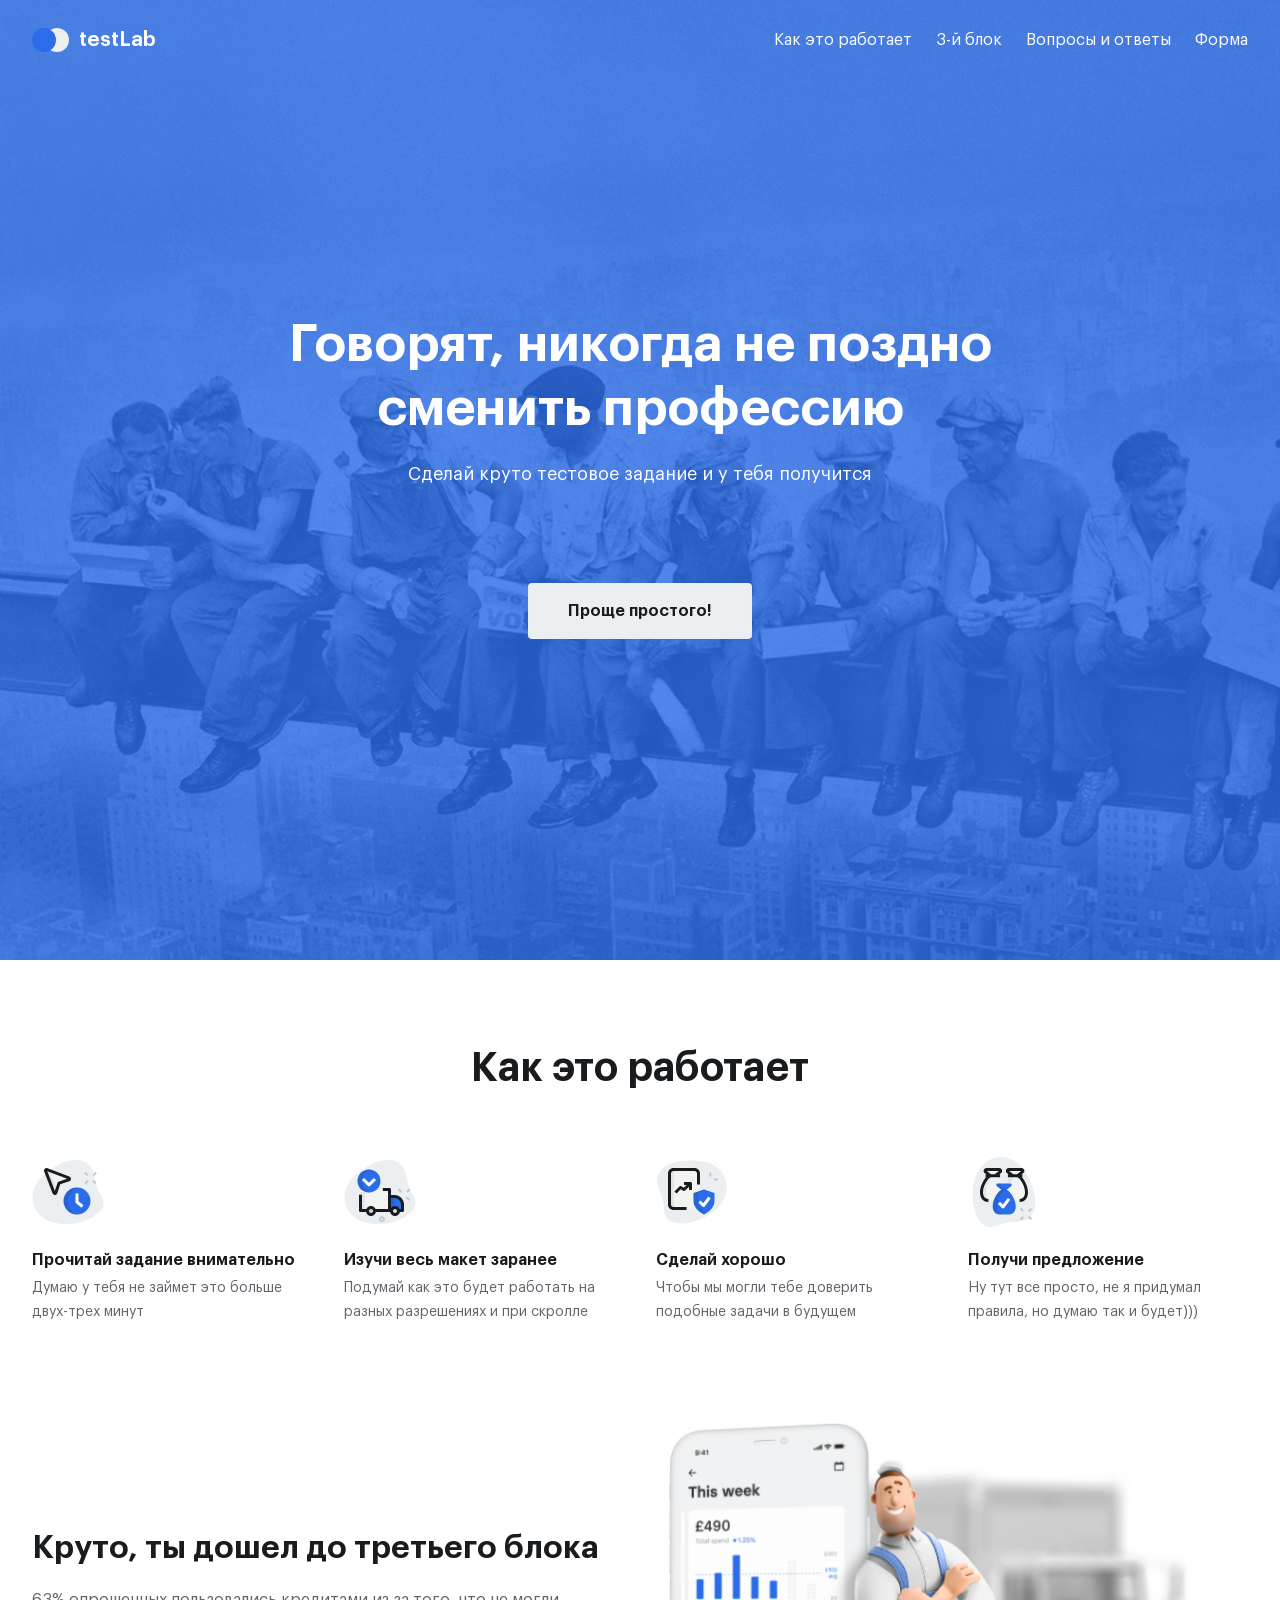
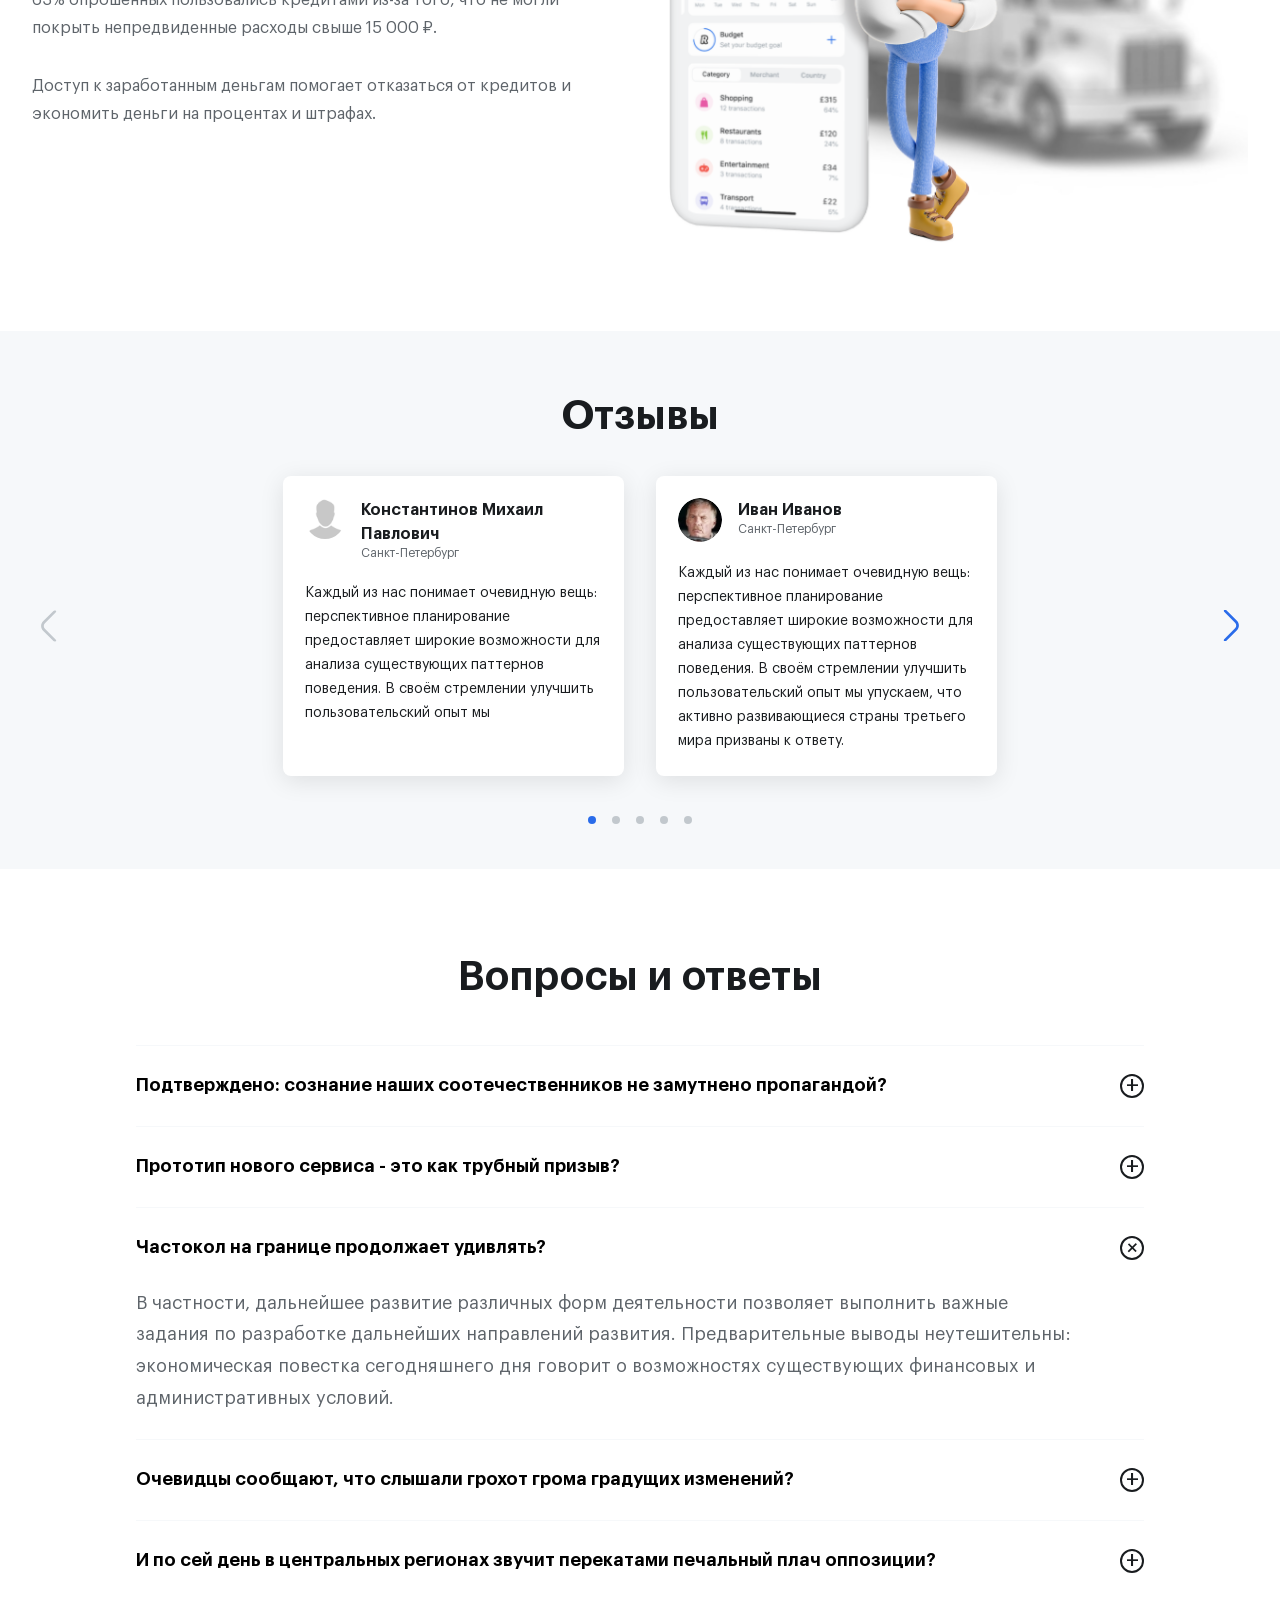
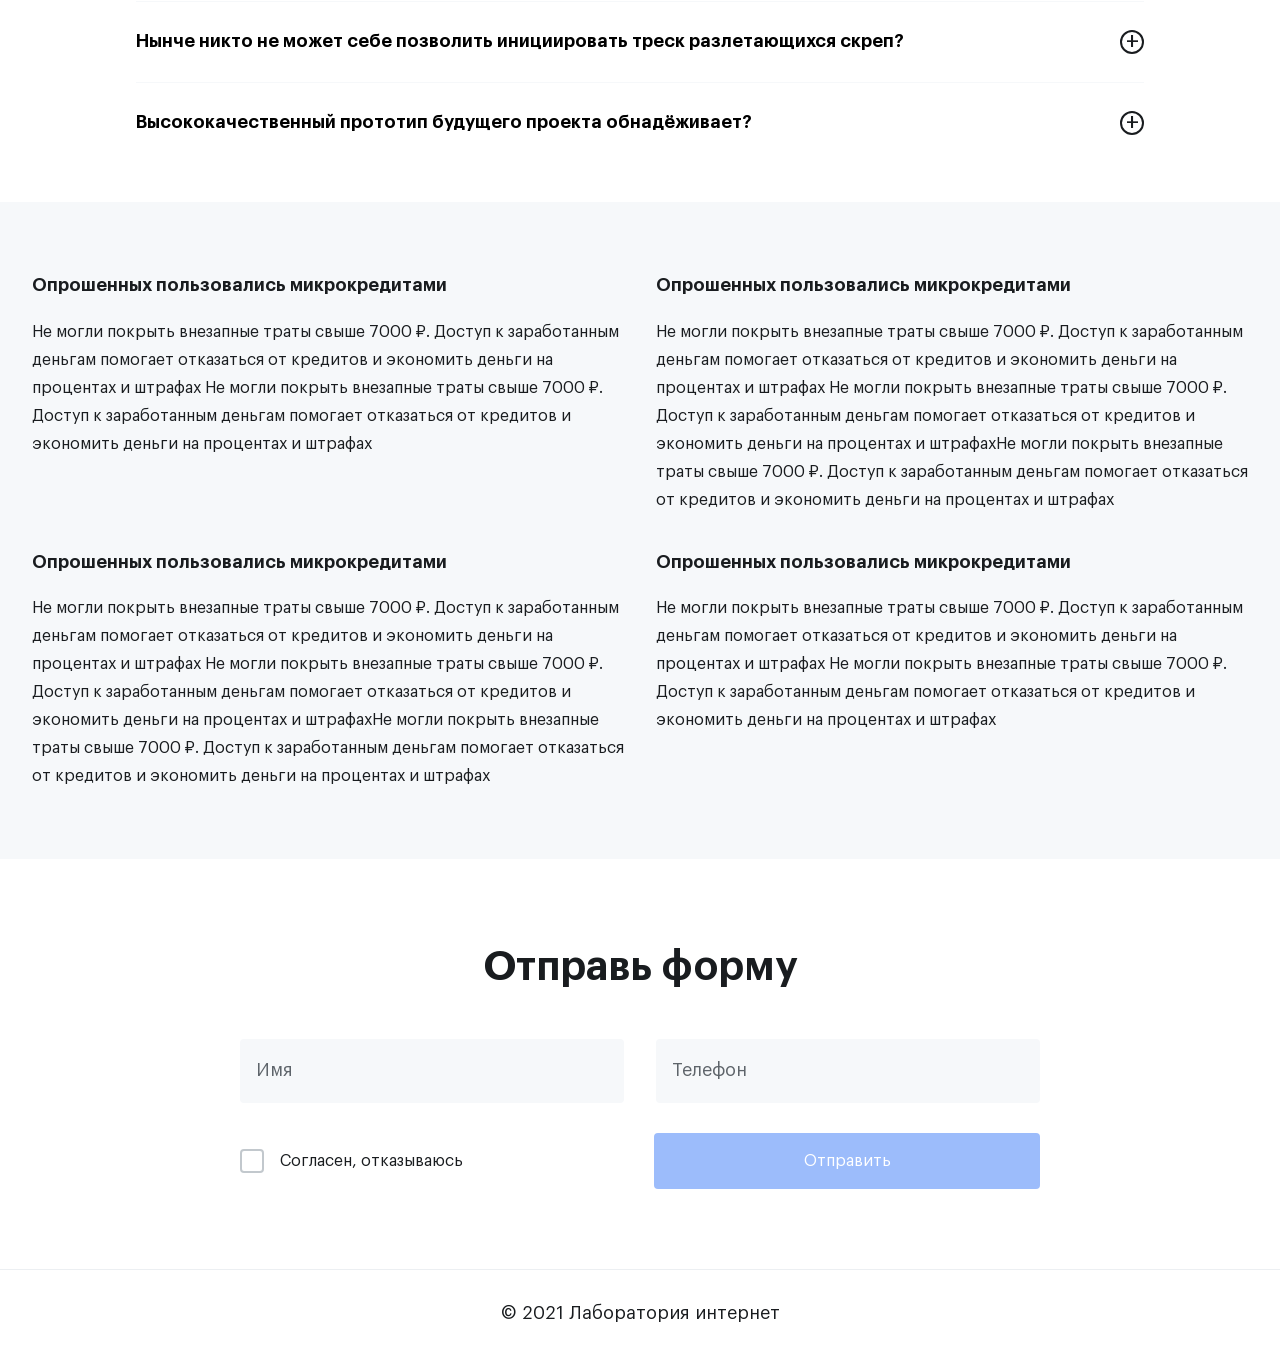
==== commit 4f89a39b: "Update styles" ====
--- a/index.html
+++ b/index.html
@@ -11,11 +11,10 @@
 		<header class="header">
 			<div class="container">
 				<div class="header-top">
-					<a href="/" class="logo">
-						<img src="./images/logo.svg" alt="TestLab Logo">
+					<a href="./" class="logo">
+						<img src="./images/header/logo.svg" alt="TestLab Logo">
 						<span>testLab</span>
 					</a>
-					<button class="burger-menu-button"></button>
 					<nav class="nav">
 						<ul class="nav-list">
 							<li class="nav-item"><a href="#how-it-works">Как это работает</a></li>
@@ -24,6 +23,7 @@
 							<li class="nav-item"><a href="#form">Форма</a></li>
 						</ul>
 					</nav>
+					<button class="burger-menu-button"></button>
 				</div>
 				<div class="header-bottom">
 					<div class="header-title">
@@ -43,28 +43,28 @@
 					</div>
 					<div class="how-it-works-features">
 						<div class="how-it-works-item">
-							<div class="how-it-works-icon"><img src="./images/icon-waiting.svg" alt="Icon"></div>
+							<div class="how-it-works-icon"><img src="./images/how-it-works/icon-waiting.svg" alt="Icon"></div>
 							<div class="how-it-works-text">
 								<p class="how-it-works-description">Прочитай задание внимательно</p>
 								<p class="how-it-works-subtext">Думаю у тебя не займет это больше двух-трех минут</p>
 							</div>
 						</div>
 						<div class="how-it-works-item">
-							<div class="how-it-works-icon"><img src="./images/icon-truck.svg" alt="Icon"></div>
+							<div class="how-it-works-icon"><img src="./images/how-it-works/icon-truck.svg" alt="Icon"></div>
 							<div class="how-it-works-text">
 								<p class="how-it-works-description">Изучи весь макет заранее</p>
 								<p class="how-it-works-subtext">Подумай как это будет работать на разных разрешениях и при скролле</p>
 							</div>
 						</div>
 						<div class="how-it-works-item">
-							<div class="how-it-works-icon"><img src="./images/icon-secure.svg" alt="Icon"></div>
+							<div class="how-it-works-icon"><img src="./images/how-it-works/icon-secure.svg" alt="Icon"></div>
 							<div class="how-it-works-text">
 								<p class="how-it-works-description">Сделай хорошо</p>
 								<p class="how-it-works-subtext">Чтобы мы могли тебе доверить подобные задачи в будущем</p>
 							</div>
 						</div>
 						<div class="how-it-works-item">
-							<div class="how-it-works-icon"><img src="./images/icon-money-bag.svg" alt="Icon"></div>
+							<div class="how-it-works-icon"><img src="./images/how-it-works/icon-money-bag.svg" alt="Icon"></div>
 							<div class="how-it-works-text">
 								<p class="how-it-works-description">Получи предложение</p>
 								<p class="how-it-works-subtext">Ну тут все просто, не я придумал правила, но думаю так и будет)))</p>
@@ -79,7 +79,7 @@
 						<div class="subtext">Доступ к заработанным деньгам помогает отказаться от кредитов и экономить деньги на процентах и штрафах.</div>
 					</div>
 					<div class="how-it-works-bottom-right">
-						<img src="./images/middle.png" alt="How it works">
+						<img src="./images/how-it-works/middle.png" alt="How it works">
 					</div>
 				</div>
 			</div>
@@ -90,12 +90,11 @@
 				<div class="reviews-title">
 					<h2>Отзывы</h2>
 				</div>
-				<div class="swiper-container">
 					<div class="reviews-slider">
 						<div class="slider-item">
 							<div class="slider-item-user">
 								<div class="user-avatar">
-									<img src="./images/no-avatar.svg" alt="Avatar">
+									<img src="./images/reviews/no-avatar.svg" alt="Avatar">
 								</div>
 								<div class="user-info">
 									<div class="name">Константинов Михаил Павлович</div>
@@ -107,7 +106,7 @@
 						<div class="slider-item">
 							<div class="slider-item-user">
 								<div class="user-avatar">
-									<img src="./images/user-1.jpeg" alt="Avatar">
+									<img src="./images/reviews/user-1.jpeg" alt="Avatar">
 								</div>
 								<div class="user-info">
 									<div class="name">Иван Иванов</div>
@@ -119,7 +118,7 @@
 						<div class="slider-item">
 							<div class="slider-item-user">
 								<div class="user-avatar">
-									<img src="./images/user-2.jpeg" alt="Avatar">
+									<img src="./images/reviews/user-2.jpeg" alt="Avatar">
 								</div>
 								<div class="user-info">
 									<div class="name">Артем Корнилов</div>
@@ -131,7 +130,7 @@
 						<div class="slider-item">
 							<div class="slider-item-user">
 								<div class="user-avatar">
-									<img src="./images/no-avatar.svg" alt="Avatar">
+									<img src="./images/reviews/no-avatar.svg" alt="Avatar">
 								</div>
 								<div class="user-info">
 									<div class="name">Константинов Михаил Павлович</div>
@@ -143,7 +142,7 @@
 						<div class="slider-item">
 							<div class="slider-item-user">
 								<div class="user-avatar">
-									<img src="./images/user-1.jpeg" alt="Avatar">
+									<img src="./images/reviews/user-1.jpeg" alt="Avatar">
 								</div>
 								<div class="user-info">
 									<div class="name">Иван Иванов</div>
@@ -155,7 +154,7 @@
 						<div class="slider-item">
 							<div class="slider-item-user">
 								<div class="user-avatar">
-									<img src="./images/user-2.jpeg" alt="Avatar">
+									<img src="./images/reviews/user-2.jpeg" alt="Avatar">
 								</div>
 								<div class="user-info">
 									<div class="name">Артем Корнилов</div>
@@ -164,39 +163,11 @@
 							</div>
 							<p class="slider-item-text">Каждый из нас понимает очевидную вещь: перспективное планирование предоставляет широкие возможности для анализа существующих паттернов поведения.</p>
 						</div>
-					</div>
-					<button class="slider-button prev">
-						<svg width="32.000000" height="32.000000" viewBox="0 0 32 32" fill="none" xmlns="http://www.w3.org/2000/svg" xmlns:xlink="http://www.w3.org/1999/xlink">
-							<defs>
-								<clipPath id="clip736_1035">
-									<rect id="fi-sr-angle-left" width="31.000000" height="31.000000" transform="translate(0.500000 0.500000)" fill="white" fill-opacity="0"/>
-								</clipPath>
-							</defs>
-							<g clip-path="url(#clip736_1035)">
-								<path id="Vector" d="M23.83 2.27C24.08 2.02 24.21 1.68 24.21 1.33C24.21 0.98 24.06 0.65 23.82 0.4C23.57 0.15 23.24 0.01 22.89 0.01C22.54 0.01 22.2 0.14 21.95 0.39L11.05 11.28C9.8 12.53 9.1 14.23 9.1 16C9.1 17.76 9.8 19.46 11.05 20.71L21.95 31.6C22.2 31.85 22.54 31.98 22.89 31.98C23.24 31.98 23.57 31.84 23.82 31.59C24.06 31.34 24.21 31.01 24.21 30.66C24.21 30.31 24.08 29.97 23.83 29.72L12.94 18.82C12.19 18.07 11.77 17.06 11.77 16C11.77 14.93 12.19 13.92 12.94 13.17L23.83 2.27Z" fill="#C2C8CD" fill-opacity="1.000000" fill-rule="nonzero"/>
-							</g>
-						</svg>
-					</button>
-					<button class="slider-button next">
-						<svg width="32.000000" height="32.000000" viewBox="0 0 32 32" fill="none" xmlns="http://www.w3.org/2000/svg" xmlns:xlink="http://www.w3.org/1999/xlink">
-							<defs>
-								<clipPath id="clip736_1035">
-									<rect id="fi-sr-angle-left" width="31.000000" height="31.000000" transform="translate(0.500000 0.500000)" fill="white" fill-opacity="0"/>
-								</clipPath>
-							</defs>
-							<g clip-path="url(#clip736_1035)">
-								<path id="Vector" d="M23.83 2.27C24.08 2.02 24.21 1.68 24.21 1.33C24.21 0.98 24.06 0.65 23.82 0.4C23.57 0.15 23.24 0.01 22.89 0.01C22.54 0.01 22.2 0.14 21.95 0.39L11.05 11.28C9.8 12.53 9.1 14.23 9.1 16C9.1 17.76 9.8 19.46 11.05 20.71L21.95 31.6C22.2 31.85 22.54 31.98 22.89 31.98C23.24 31.98 23.57 31.84 23.82 31.59C24.06 31.34 24.21 31.01 24.21 30.66C24.21 30.31 24.08 29.97 23.83 29.72L12.94 18.82C12.19 18.07 11.77 17.06 11.77 16C11.77 14.93 12.19 13.92 12.94 13.17L23.83 2.27Z" fill="#C2C8CD" fill-opacity="1.000000" fill-rule="nonzero"/>
-							</g>
-						</svg>
-					</button>
-					<div class="slider-bullets">
-						<!-- <button class="bullet current" data-slide="0"></button>
-						<button class="bullet" data-slide="1"></button>
-						<button class="bullet" data-slide="2"></button>
-						<button class="bullet" data-slide="3"></button>
-						<button class="bullet" data-slide="4"></button> -->
-					</div>
-				</div>
+						<button class="slider-button prev"></button>
+						<button class="slider-button next"></button>
+					</div>
+					<div class="slider-bullets"></div>
+
 			</div>
 		</section>
 
@@ -318,157 +289,6 @@
 			</div>
 		</footer>
 
-		<script>
-			document.querySelector('.burger-menu-button').addEventListener('click', function() {
-				this.classList.toggle('open');
-			});
-
-			document.getElementById('agree').addEventListener('change', function() {
-				document.querySelector('form button[type="submit"]').disabled = !this.checked;
-			});
-
-			document.querySelector('.nav').addEventListener('click', (event) => {
-				event.preventDefault();
-
-				document.querySelector('.burger-menu-button').classList.remove('open');
-
-				if (event.target.tagName === 'A') {
-					const id = event.target.getAttribute('href').slice(1);
-					const element = document.getElementById(id);
-					element.scrollIntoView({ behavior: "smooth" });
-				}
-			});
-
-			/* Accordion */
-			const toggleAccordion = (event) => {
-				event.currentTarget.classList.toggle('accordion-expand');
-			};
-			
-			const accordionItems = document.querySelectorAll('.accordion');
-
-			if (accordionItems) {
-				accordionItems.forEach((accordion) => {
-					accordion.addEventListener('click', (event) => toggleAccordion(event));
-				});
-			}
-
-
-			/* Slider (Да, мне за него стыдно) */
-			document.addEventListener('DOMContentLoaded', () => {
-				const container = document.querySelector('.reviews-slider');
-				const slides = Array.from(container.getElementsByClassName('slider-item'));
-				const paginationContainer = document.querySelector('.slider-bullets');
-				const prevButton = document.querySelector('.slider-button.prev');
-				const nextButton = document.querySelector('.slider-button.next');
-
-				let visibleSlidesCount = 3; // Количество видимых слайдов
-				let startIndex = 0;
-
-				const recountSlides = () => {
-					if (window.outerWidth <= 1280) {
-						visibleSlidesCount = 2;
-					}
-
-					if (window.outerWidth <= 759) {
-						visibleSlidesCount = 1;
-					}
-
-					if (window.outerWidth > 1280) {
-						visibleSlidesCount = 3;
-					}
-				}
-
-				// Инициализация слайдера
-				function initSlider() {
-					recountSlides();
-
-					slides.forEach((slide, index) => {
-						if (index < visibleSlidesCount) {
-							slide.classList.add('visible');
-						} else {
-							slide.classList.remove('visible');
-						}
-					});
-					createPagination();
-					updatePagination();
-					updateButtons();
-				}
-
-				// Обновление видимости слайдов
-				function updateSlides() {
-					recountSlides();
-
-					slides.forEach((slide, index) => {
-						if (index >= startIndex && index < startIndex + visibleSlidesCount) {
-							slide.classList.add('visible');
-						} else {
-							slide.classList.remove('visible');
-						}
-					});
-					updatePagination();
-					updateButtons();
-				}
-
-				// Создание пагинации
-				function createPagination() {
-					const totalPages = slides.length - visibleSlidesCount + 1; // Количество буллетов
-					const bullets = [];
-
-					for (let i = 0; i < totalPages; i++) {
-						const bullet = document.createElement('button');
-
-						bullet.classList.add('bullet');
-						bullet.dataset.index = i;
-						bullet.addEventListener('click', (e) => {
-							startIndex = parseInt(e.target.dataset.index);
-							updateSlides();
-						});
-
-						bullets.push(bullet);
-					}
-
-					paginationContainer.replaceChildren(...bullets);
-				}
-
-				// Обновление пагинации
-				function updatePagination() {
-					const bullets = paginationContainer.getElementsByClassName('bullet');
-					Array.from(bullets).forEach((bullet, index) => {
-						bullet.classList.toggle('active', index === startIndex);
-					});
-				}
-
-				// Обновление состояния кнопок
-				function updateButtons() {
-					prevButton.disabled = startIndex === 0;
-					nextButton.disabled = startIndex + visibleSlidesCount >= slides.length;
-				}
-
-				// Обработчик для кнопки "Next"
-				nextButton.addEventListener('click', () => {
-					if (startIndex + visibleSlidesCount < slides.length) {
-						startIndex++;
-						updateSlides();
-					}
-				});
-
-			// Обработчик для кнопки "Previous"
-				prevButton.addEventListener('click', () => {
-					if (startIndex > 0) {
-						startIndex--;
-						updateSlides();
-					}
-				});
-
-				// Инициализация
-				initSlider();
-
-				window.addEventListener('resize', () => {
-					updateSlides();
-					createPagination();
-					updatePagination();
-				});
-			});
-		</script>
+		<script src="./js/script.js"></script>
 	</body>
 </html>
--- a/css/styles.css
+++ b/css/styles.css
@@ -18,8 +18,12 @@
 }
 
 body {
+    display: flex;
+    flex-direction: column;
+    justify-content: space-between;
     font-family: 'Graphik LCG', sans-serif;
     font-style: normal;
+    font-size: 16px;
 }
 
 html {
@@ -34,42 +38,36 @@
 h1 {
     font-size: 52px;
     font-weight: 700;
-    /* line-height: 64px; */
     line-height: 1.23;
 }
 
 h2 {
     font-size: 40px;
     font-weight: 700;
-    /* line-height: 56px; */
     line-height: 1.4;
 }
 
 h3 {
     font-size: 32px;
     font-weight: 700;
-    /* line-height: 40px; */
     line-height: 1.25px;
 }
 
 h4 {
     font-size: 24px;
     font-weight: 700;
-    /* line-height: 32px; */
     line-height: 1.33;
 }
 
 h5 {
     font-size: 20px;
     font-weight: 600;
-    /* line-height: 24px; */
     line-height: 1.2;
 }
 
 h6 {
     font-size: 16px;
     font-weight: 600;
-    /* line-height: 24px; */
     line-height: 1.5;
 }
 
@@ -124,7 +122,7 @@
 .header {
     width: 100%;
     min-height: 960px;
-    background: linear-gradient(180deg, var(--color-primary-80) 0%, var(--color-primary-80) 100%), url('../images/bg.jpeg');
+    background: linear-gradient(180deg, var(--color-primary-80) 0%, var(--color-primary-80) 100%), url('../images/header/bg.jpeg');
     background-repeat: no-repeat;
     background-size: cover;
 }
@@ -147,7 +145,6 @@
 .header-title {
     font-size: 52px;
     font-weight: 700;
-    /* line-height: 64px; */
     line-height: 1.23;
     color: var(--color-white);
 }
@@ -156,7 +153,6 @@
     margin-top: 18px;
     font-size: 18px;
     font-weight: 400;
-    /* line-height: 32px; */
     line-height: 1.77;
 }
 
@@ -165,8 +161,6 @@
 }
 
 .logo {
-    /* width: 120px;
-    height: 24px; */
     display: flex;
     align-items: center;
     gap: 9px;
@@ -185,7 +179,6 @@
     color: var(--color-white);
     font-size: 16px;
     font-weight: 400;
-    /* line-height: 28px; */
     line-height: 1.5;
 }
 
@@ -239,13 +232,13 @@
     background-color: var(--color-white);
 }
 
-.burger-menu-button.open::before {
+.nav-open ~ .burger-menu-button::before {
     transform: rotate(45deg);
     top: 50%;
     position: absolute;
 }
 
-.burger-menu-button.open::after {
+.nav-open ~ .burger-menu-button::after {
     transform: rotate(-45deg);
     top: 50%;
     position: absolute;
@@ -255,24 +248,24 @@
     .burger-menu-button {
         display: flex;
         position: relative;
-        z-index: 99;
-    }
-
-    body:has(.burger-menu-button.open) {
+        z-index: 999;
+    }
+
+    body.nav-open {
         overflow: hidden;
     }
 
-    .header:has(.burger-menu-button.open) .logo {
+    .logo {
         position: relative;
-        z-index: 99;
-    }
-
-    .header:has(.burger-menu-button.open) .logo span {
+        z-index: 999;
+    }
+
+    body.nav-open .logo span {
         color: var(--color-black);
     }
 
-    .burger-menu-button.open::before,
-    .burger-menu-button.open::after {
+    .nav.nav-open ~ .burger-menu-button::before,
+    .nav.nav-open ~ .burger-menu-button::after {
         background-color: var(--color-black);
     }
 
@@ -291,14 +284,19 @@
         transition: opacity .3s ease;
     }
 
-    .burger-menu-button.open ~ .nav {
+    .nav.nav-open {
         display: flex;
         opacity: 1;
         visibility: visible;
         left: 0;
     }
 
-    nav .nav-list {
+    .nav.nav-open > div {
+        width: 100%;
+        height: 100%;
+    }
+
+    .nav .nav-list {
         flex-direction: column;
         align-items: flex-start;
         gap: 0;
@@ -312,7 +310,6 @@
         padding: 16px 0;
         font-size: 18px;
         font-weight: 400;
-        /* line-height: 32px; */
         line-height: 1.77;
         color: var(--color-gray);
     }
@@ -357,14 +354,12 @@
     .header-title h1 {
         font-size: 32px;
         font-weight: 700;
-        /* line-height: 40px; */
         line-height: 1.25;
     }
 
     .header-text {
         font-size: 16px;
         font-weight: 400;
-        /* line-height: 28px; */
         line-height: 1.75;
     }
 
@@ -385,7 +380,6 @@
     .header-title h1 {
         font-size: 24px;
         font-weight: 600;
-        /* line-height: 32px; */
         line-height: 1.33;
     }
 
@@ -449,7 +443,6 @@
     margin-bottom: 5px;
     font-size: 16px;
     font-weight: 700;
-    /* line-height: 24px; */
     line-height: 1.5;
     color: var(--color-black);
 }
@@ -458,7 +451,6 @@
     color: var(--color-dark-gray);
     font-size: 14px;
     font-weight: 400;
-    /* line-height: 24px; */
     line-height: 1.7;
 }
 
@@ -489,7 +481,6 @@
     margin-bottom: 18px;
     font-size: 32px;
     font-weight: 700;
-    /* line-height: 40px; */
     line-height: 1.25;
     color: var(--color-black);
 }
@@ -498,7 +489,6 @@
     color: var(--color-dark-gray);
     font-size: 16px;
     font-weight: 400;
-    /* line-height: 28px; */
     line-height: 1.75;
 }
 
@@ -509,23 +499,28 @@
 @media (max-width: 978px) {
     .how-it-works-bottom-left .title {
         font-size: 20px;
-        /* line-height: 24px; */
         line-height: 1.2;
     }
 }
 
-@media (max-width: 768px) {
-    .how-it-works {
-        padding: 56px 0;
-    }
-
-    .how-it-works-top {
-        gap: 50px;
-    }
-
+@media (max-width: 940px) {
     .how-it-works-features {
         flex-wrap: wrap;
         justify-content: space-between;
+    }
+
+    .how-it-works-item {
+        max-width: 350px;
+    }
+}
+
+@media (max-width: 790px) {
+    .how-it-works {
+        padding: 56px 0;
+    }
+
+    .how-it-works-top {
+        gap: 50px;
     }
 
     .how-it-works-item {
@@ -554,7 +549,6 @@
     .how-it-works-bottom-left .title {
         font-size: 20px;
         font-weight: 700;
-        /* line-height: 24px; */
         line-height: 1.2;
     }
 
@@ -591,7 +585,6 @@
 @media (max-width: 460px) {
     .how-it-works-title h2 {
         font-size: 24px;
-        /* line-height: 32px; */
         line-height: 1.33;
     }
 }
@@ -611,6 +604,8 @@
 }
 
 .reviews-slider {
+    position: relative;
+    margin: 0 auto;
     display: flex;
     justify-content: center;
     align-items: stretch;
@@ -626,10 +621,15 @@
     border-radius: 8px;
     box-shadow: 0px 5px 24px 0px rgba(0, 0, 0, 0.1);
     transition: box-shadow 0.2s ease;
+    user-select: none;
 }
 
 .slider-item.visible {
     display: block;
+}
+
+.slider-item.hidden {
+    display: none;
 }
 
 .slider-item:hover {
@@ -647,7 +647,6 @@
     color: var(--color-black);
     font-size: 14px;
     font-weight: 400;
-    /* line-height: 24px; */
     line-height: 1.71;
 }
 
@@ -662,7 +661,6 @@
     color: var(--color-black);
     font-size: 16px;
     font-weight: 700;
-    /* line-height: 24px; */
     line-height: 1.5;
 }
 
@@ -670,7 +668,6 @@
     color: var(--color-dark-gray);
     font-size: 12px;
     font-weight: 400;
-    /* line-height: 16px; */
     line-height: 1.33;
 }
 
@@ -681,18 +678,26 @@
 .slider-button {
     position: absolute;
     height: 100%;
+    width: 32px;
+    background-repeat: no-repeat;
+    background-size: 32px 32px;
+    background-position: center center;
     top: 0;
 }
 
 .slider-button.prev {
     left: 0;
-    top: -30px;
+    background-image: url('../images/how-it-works/icon-arrow.svg');
 }
 
 .slider-button.next {
     right: 0;
-    top: -30px;
     transform: rotate(180deg);
+    background-image: url('../images/how-it-works/icon-arrow.svg');
+}
+
+.slider-button[disabled] {
+    background-image: url('../images/how-it-works/icon-arrow-disabled.svg');
 }
 
 .slider-button path {
@@ -723,6 +728,12 @@
     background-color: var(--color-primary);
 }
 
+@media (max-width: 1279px) {
+    .reviews-slider {
+        max-width: 860px;
+    }
+}
+
 @media (max-width: 870px) {
     .slider-button.prev,
     .slider-button.next {
@@ -730,6 +741,13 @@
     }
 }
 
+@media (max-width: 420px) {
+    .reviews-title h2 {
+      font-size: 24px;
+      line-height: 1.33;
+    }
+}
+
 /* REVIEWS END */
 
 /* FAQ START */
@@ -739,7 +757,7 @@
     color: var(--color-black);
 }
 
-/* ------------ NEW ACCORDEON ------------ */
+/* ------------ ACCORDEON START ------------ */
 .accordion-wrapper {
     max-width: 1008px;
     margin: 40px auto;
@@ -750,6 +768,7 @@
   flex-direction: column;
   overflow: hidden;
   transition: color 0.2s ease;
+  text-align: left;
 }
 
 .accordion .accordion-header {
@@ -772,7 +791,6 @@
 .accordion .accordion-header > h4 {
   font-size: 18px;
   font-weight: 700;
-  /* line-height: 32px; */
   line-height: 1.77;
   text-align: left;
 }
@@ -787,7 +805,7 @@
   border: 2px solid var(--color-black);
   border-radius: 50%;
   color: var(--color-black);
-  transition: border 0.2s ease;
+  transition: border 0.2s ease, transform 0.2s ease;
 }
 
 .accordion-icon::after {
@@ -810,7 +828,6 @@
   color: var(--color-dark-gray);
   font-size: 18px;
   font-weight: 400;
-  /* line-height: 32px; */
   line-height: 1.77;
   transition: 0.2s all ease;
 }
@@ -820,7 +837,11 @@
     max-height: 100%;
     margin-top: 24px;
 }
-/* -------------NEW ACCORDEON----------- */
+
+.accordion-expand .accordion-icon {
+  transform: rotate(45deg);
+}
+/* ------------- ACCORDEON END ----------- */
 
 @media (max-width: 960px) {
     .accordion-expand .accordion-body,
@@ -829,6 +850,17 @@
     }
 }
 
+@media (max-width: 420px) {
+  .faq-title {
+    margin-top: 56px;
+  }
+
+  .faq-title h2 {
+    font-size: 24px;
+    line-height: 1.33;
+  }
+}
+
 /* FAQ END */
 
 /* COLUMNS START */
@@ -852,7 +884,6 @@
 .column-title {
     font-size: 18px;
     font-weight: 700;
-    /* line-height: 32px; */
     line-height: 1.77;
     padding: 0 0 17px 0;
 }
@@ -860,7 +891,6 @@
 .column-text {
     font-size: 16px;
     font-weight: 400;
-    /* line-height: 28px; */
     line-height: 1.745
 }
 
@@ -888,6 +918,19 @@
 
 .form {
     padding: 80px 0;
+}
+
+.form-sended {
+    margin: 0 auto;
+    text-align: center;
+    max-width: fit-content;
+    font-size: 24px;
+    line-height: 1.25;
+    color: var(--color-white);
+    border: 1px solid var(--color-green);
+    background-color: var(--color-green);
+    border-radius: 4px;
+    padding: 15px;
 }
 
 .form-wrapper {
@@ -923,7 +966,6 @@
     padding: 16px;
     height: 64px;
     font-size: 18px;
-    /* line-height: 32px; */
     line-height: 1.77;
     color: var(--color-black);
     transition: 
@@ -939,7 +981,6 @@
     color: var(--color-dark-gray);
     font-size: 18px;
     font-weight: 400;
-    /* line-height: 32px; */
     line-height: 1.77;
     top: 50%;
     transform: translateY(-50%);
@@ -960,6 +1001,16 @@
     padding: 28px 16px 4px 16px;
 }
 
+.floating-input input.invalid {
+    border: 2px solid var(--color-red);
+    background-color: var(--color-white);
+}
+
+.floating-input input.completed {
+    border: 2px solid var(--color-light-gray);
+    background-color: var(--color-white);
+}
+
 .floating-input input:not([placeholder=" "])::placeholder {
     color: transparent;
 }
@@ -1028,7 +1079,6 @@
     color: var(--color-red);
     font-size: 12px;
     font-weight: 400;
-    /* line-height: 16px; */
     line-height: 1.33;
     bottom: -20px;
 }
@@ -1049,7 +1099,6 @@
     color: var(--color-black);
     font-size: 16px;
     font-weight: 400;
-    /* line-height: 28px; */
     line-height: 1.75;
     user-select: none;
 }
@@ -1091,11 +1140,15 @@
 
     .form .input-wrapper {
         flex-direction: column;
-        gap: 20px;
+        gap: 35px;
     }
 
     .form-wrapper {
         gap: 20px;
+    }
+
+    .checkbox-wrapper {
+        margin-top: 15px;
     }
 }
 
@@ -1110,7 +1163,6 @@
 /* FORM END */
 
 
-
 /* FOOTER START */
 
 .footer {
@@ -1122,7 +1174,6 @@
     color: var(--color-black);
     font-size: 18px;
     font-weight: 400;
-    /* line-height: 32px; */
     line-height: 1.77;
     text-align: center;
 }
